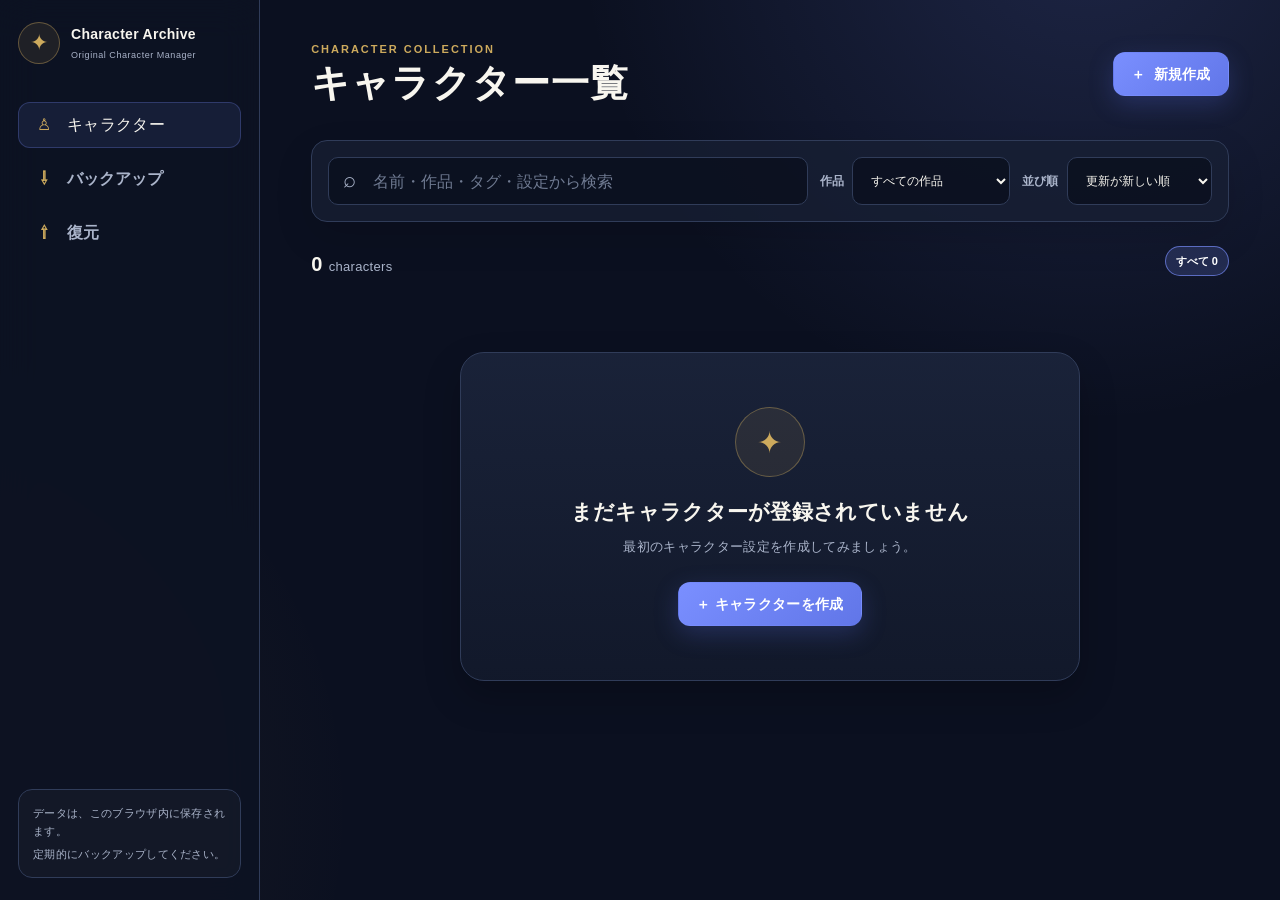
==== index.html @ 27a9863f "Initial commit" ====
<!DOCTYPE html>
<html lang="ja">

<head>
    <meta charset="UTF-8">
    <meta name="viewport" content="width=device-width, initial-scale=1.0">

    <meta name="description" content="オリジナルキャラクターの設定やイメージ画像を管理するツール">

    <title>Character Archive</title>

    <!-- CSS -->
    <link rel="stylesheet" href="css/reset.css">
    <link rel="stylesheet" href="css/common.css">
    <link rel="stylesheet" href="css/index.css">

    <!-- JavaScript -->
    <script src="js/storage.js" defer></script>
    <script src="js/common.js" defer></script>
    <script src="js/index.js" defer></script>
</head>

<body>

    <div class="app">

        <!-- サイドメニュー -->
        <aside class="sidebar" id="sidebar">

            <div class="sidebar__header">

                <a class="brand" href="index.html">

                    <span class="brand__mark">
                        ✦
                    </span>

                    <span class="brand__text">
                        <strong>Character Archive</strong>
                        <small>Original Character Manager</small>
                    </span>

                </a>

                <button class="icon-button sidebar__close" id="sidebarClose" type="button" aria-label="メニューを閉じる">
                    ×
                </button>

            </div>

            <nav class="sidebar__nav" aria-label="メインメニュー">

                <a class="sidebar__link is-active" href="index.html">
                    <span class="sidebar__icon">♙</span>
                    キャラクター
                </a>

                <button class="sidebar__link sidebar__button" id="backupButton" type="button">
                    <span class="sidebar__icon">⇩</span>
                    バックアップ
                </button>

                <button class="sidebar__link sidebar__button" id="restoreButton" type="button">
                    <span class="sidebar__icon">⇧</span>
                    復元
                </button>

                <input id="restoreInput" type="file" accept=".json,application/json" hidden>

            </nav>

            <div class="sidebar__note">
                <p>
                    データは、このブラウザ内に保存されます。
                </p>

                <p>
                    定期的にバックアップしてください。
                </p>
            </div>

        </aside>

        <!-- スマホ用メニュー背景 -->
        <div class="sidebar-overlay" id="sidebarOverlay"></div>

        <!-- メインコンテンツ -->
        <main class="main">

            <!-- ページ上部 -->
            <header class="topbar">

                <button class="icon-button topbar__menu" id="sidebarOpen" type="button" aria-label="メニューを開く">
                    ☰
                </button>

                <div class="topbar__heading">

                    <p class="eyebrow">
                        CHARACTER COLLECTION
                    </p>

                    <h1>
                        キャラクター一覧
                    </h1>

                </div>

                <a class="button button--primary topbar__create" href="character.html">
                    <span>＋</span>
                    新規作成
                </a>

            </header>

            <!-- 検索・絞り込み -->
            <section class="toolbar" aria-label="検索と絞り込み">

                <label class="search-box">

                    <span class="search-box__icon">
                        ⌕
                    </span>

                    <input id="searchInput" type="search" placeholder="名前・作品・タグ・設定から検索" autocomplete="off">

                </label>

                <label class="select-box">

                    <span class="select-box__label">
                        作品
                    </span>

                    <select id="workFilter">

                        <option value="">
                            すべて
                        </option>

                    </select>

                </label>

                <label class="select-box">

                    <span class="select-box__label">
                        並び順
                    </span>

                    <select id="sortSelect">

                        <option value="updated-desc">
                            更新が新しい順
                        </option>

                        <option value="updated-asc">
                            更新が古い順
                        </option>

                        <option value="name-asc">
                            名前順
                        </option>

                        <option value="created-desc">
                            作成が新しい順
                        </option>

                    </select>

                </label>

            </section>

            <!-- 件数・タグ絞り込み -->
            <section class="summary-bar">

                <p class="summary-bar__count">
                    <strong id="characterCount">
                        0
                    </strong>

                    <span>
                        characters
                    </span>
                </p>

                <div class="tag-filter" id="tagFilter" aria-label="タグ絞り込み"></div>

            </section>

            <!-- キャラクターカード表示場所 -->
            <section class="character-grid" id="characterGrid" aria-live="polite"></section>

            <!-- キャラクター未登録時 -->
            <section class="empty-state" id="emptyState" hidden>

                <div class="empty-state__icon">
                    ✦
                </div>

                <h2>
                    まだキャラクターが登録されていません
                </h2>

                <p>
                    最初のキャラクター設定を作成してみましょう。
                </p>

                <a class="button button--primary" href="character.html">
                    ＋ キャラクターを作成
                </a>

            </section>

        </main>

    </div>

    <!-- 通知メッセージ -->
    <div class="toast" id="toast" role="status" aria-live="polite"></div>

</body>

</html>
---- css/common.css ----
/* ==========================================
   Common
========================================== */

:root {
  /* Base Colors */
  --color-bg: #0b1020;
  --color-bg-soft: #10172a;

  --color-surface: #171f34;
  --color-surface-light: #202a43;
  --color-surface-hover: #293550;

  --color-border: #303c59;
  --color-border-light: #3d4968;

  --color-text: #f8f6ef;
  --color-text-sub: #aab4ca;
  --color-text-muted: #6f7a91;

  --color-gold: #cdaa5d;
  --color-gold-light: #e3c879;

  --color-accent: #7a8fff;
  --color-accent-hover: #92a2ff;
  --color-accent-dark: #6176e8;

  --color-danger: #ee7882;
  --color-success: #65d6a6;

  /* Shadow */
  --shadow-sm: 0 8px 20px rgba(0, 0, 0, 0.16);
  --shadow-md: 0 16px 36px rgba(0, 0, 0, 0.22);
  --shadow-lg: 0 24px 60px rgba(0, 0, 0, 0.28);

  /* Radius */
  --radius-sm: 10px;
  --radius-md: 16px;
  --radius-lg: 24px;
  --radius-round: 999px;

  /* Layout */
  --sidebar-width: 260px;
  --content-max-width: 1500px;

  /* Transition */
  --transition-fast: 0.2s ease;
  --transition-normal: 0.3s ease;
}

/* ==========================================
   Base
========================================== */

html {
  min-height: 100%;
  background-color: var(--color-bg);
}

body {
  min-height: 100vh;

  color: var(--color-text);

  background:
    radial-gradient(
      circle at 85% -10%,
      rgba(122, 143, 255, 0.17),
      transparent 32rem
    ),
    radial-gradient(
      circle at -10% 90%,
      rgba(205, 170, 93, 0.1),
      transparent 30rem
    ),
    var(--color-bg);

  font-family:
    -apple-system,
    BlinkMacSystemFont,
    "Segoe UI",
    "Hiragino Kaku Gothic ProN",
    "Yu Gothic",
    "YuGothic",
    Meiryo,
    sans-serif;

  line-height: 1.7;
  letter-spacing: 0.02em;
}

body.is-menu-open {
  overflow: hidden;
}

button,
a,
input,
textarea,
select {
  -webkit-tap-highlight-color: transparent;
}

button,
a {
  transition:
    opacity var(--transition-fast),
    color var(--transition-fast),
    background-color var(--transition-fast),
    border-color var(--transition-fast),
    box-shadow var(--transition-fast),
    transform var(--transition-fast);
}

/* ==========================================
   Typography
========================================== */

h1,
h2,
h3,
h4 {
  line-height: 1.4;
}

p {
  line-height: 1.8;
}

.eyebrow {
  color: var(--color-gold);

  font-size: 11px;
  font-weight: 800;

  line-height: 1.4;
  letter-spacing: 0.18em;
}

.text-muted {
  color: var(--color-text-sub);
}

.text-danger {
  color: var(--color-danger);
}

.text-success {
  color: var(--color-success);
}

/* ==========================================
   Form Base
========================================== */

input,
textarea,
select {
  width: 100%;

  color: var(--color-text);

  background-color: rgba(8, 13, 26, 0.68);

  border: 1px solid var(--color-border);
  border-radius: var(--radius-sm);

  transition:
    border-color var(--transition-fast),
    box-shadow var(--transition-fast),
    background-color var(--transition-fast);
}

input,
select {
  min-height: 48px;
  padding: 0 14px;
}

textarea {
  min-height: 120px;
  padding: 13px 14px;

  line-height: 1.8;
}

input:hover,
textarea:hover,
select:hover {
  border-color: var(--color-border-light);
}

input:focus,
textarea:focus,
select:focus {
  background-color: rgba(10, 16, 32, 0.94);

  border-color: var(--color-accent);

  box-shadow:
    0 0 0 3px rgba(122, 143, 255, 0.13);
}

input::placeholder,
textarea::placeholder {
  color: var(--color-text-muted);
}

select {
  cursor: pointer;
}

select option {
  color: var(--color-text);
  background-color: var(--color-surface);
}

/* Chrome・Safariの自動入力対策 */
input:-webkit-autofill,
input:-webkit-autofill:hover,
input:-webkit-autofill:focus {
  -webkit-text-fill-color: var(--color-text);
  -webkit-box-shadow:
    0 0 0 1000px rgba(8, 13, 26, 1) inset;

  transition:
    background-color 9999s ease-out;
}

/* ==========================================
   Button
========================================== */

.button {
  display: inline-flex;

  min-height: 44px;

  align-items: center;
  justify-content: center;

  gap: 8px;

  padding: 10px 17px;

  border: 1px solid transparent;
  border-radius: 12px;

  font-size: 14px;
  font-weight: 700;

  line-height: 1.2;

  white-space: nowrap;

  cursor: pointer;
}

.button:hover {
  transform: translateY(-1px);
}

.button:active {
  transform: translateY(0);
}

.button--primary {
  color: #ffffff;

  background:
    linear-gradient(
      135deg,
      var(--color-accent),
      var(--color-accent-dark)
    );

  box-shadow:
    0 8px 24px rgba(87, 107, 222, 0.25);
}

.button--primary:hover {
  background:
    linear-gradient(
      135deg,
      var(--color-accent-hover),
      #7185f2
    );

  box-shadow:
    0 10px 28px rgba(87, 107, 222, 0.34);
}

.button--secondary {
  color: var(--color-text);

  background-color: var(--color-surface-light);

  border-color: var(--color-border);
}

.button--secondary:hover {
  background-color: var(--color-surface-hover);

  border-color: var(--color-border-light);
}

.button--danger {
  color: var(--color-danger);

  border-color: rgba(238, 120, 130, 0.5);
}

.button--danger:hover {
  color: #ffffff;

  background-color: rgba(238, 120, 130, 0.16);

  border-color: var(--color-danger);
}

.button--ghost {
  background-color: transparent;
}

.button--large {
  min-width: 180px;
  min-height: 50px;

  padding-right: 24px;
  padding-left: 24px;

  font-size: 15px;
}

/* ==========================================
   Icon Button
========================================== */

.icon-button {
  display: inline-grid;

  width: 44px;
  height: 44px;

  flex: 0 0 auto;

  place-items: center;

  color: var(--color-text);

  background-color: transparent;

  border: 1px solid var(--color-border);
  border-radius: 12px;

  font-size: 20px;
  line-height: 1;

  cursor: pointer;
}

.icon-button:hover {
  background-color: var(--color-surface-light);

  border-color: var(--color-border-light);
}

/* ==========================================
   Field
========================================== */

.field{
  display:flex;
  flex-direction:column;
  gap:8px;
}

.field__label{
  display:flex;
  align-items:center;
  justify-content:space-between;

  gap:12px;

  font-size:14px;
  font-weight:700;

  color:var(--color-text);
}

.field__label em{
  padding:2px 8px;

  color:#ffffff;

  background:var(--color-danger);

  border-radius:999px;

  font-size:10px;
  font-style:normal;
  font-weight:700;
}

.field__label--action{
  align-items:center;
}

.field__note{
  color:var(--color-text-sub);

  font-size:12px;
  line-height:1.6;
}

/* ==========================================
   Mini Button
========================================== */

.mini-button{

  display:inline-flex;

  align-items:center;
  justify-content:center;

  min-height:30px;

  padding:0 12px;

  color:var(--color-text);

  background:var(--color-surface);

  border:1px solid var(--color-border);

  border-radius:8px;

  font-size:12px;
  font-weight:700;
}

.mini-button:hover{

  background:var(--color-surface-hover);

  border-color:var(--color-accent);

}

/* ==========================================
   Text Button
========================================== */

.text-button{

  color:var(--color-accent);

  font-size:13px;
  font-weight:700;
}

.text-button:hover{

  color:var(--color-accent-hover);

}

/* ==========================================
   Card
========================================== */

.card{

  background:rgba(23,31,52,.9);

  border:1px solid var(--color-border);

  border-radius:var(--radius-md);

  box-shadow:var(--shadow-sm);

}

.card--padding{

  padding:24px;

}

/* ==========================================
   Badge
========================================== */

.badge{

  display:inline-flex;

  align-items:center;
  justify-content:center;

  min-height:24px;

  padding:0 10px;

  color:var(--color-text);

  background:rgba(122,143,255,.12);

  border:1px solid rgba(122,143,255,.35);

  border-radius:999px;

  font-size:11px;
  font-weight:700;
}

.badge--gold{

  color:var(--color-gold);

  background:rgba(205,170,93,.10);

  border-color:rgba(205,170,93,.35);

}

/* ==========================================
   Toast
========================================== */

.toast{

  position:fixed;

  right:24px;
  bottom:24px;

  z-index:9999;

  display:flex;
  align-items:center;

  max-width:380px;

  padding:14px 18px;

  color:#07120e;

  background:var(--color-success);

  border-radius:14px;

  box-shadow:var(--shadow-lg);

  font-size:14px;
  font-weight:700;

  opacity:0;

  pointer-events:none;

  transform:translateY(15px);

  transition:
    opacity .25s ease,
    transform .25s ease;

}

.toast.is-visible{

  opacity:1;

  transform:translateY(0);

}

.toast.is-error{

  color:#ffffff;

  background:var(--color-danger);

}

/* ==========================================
   Scrollbar
========================================== */

::-webkit-scrollbar{

  width:10px;
  height:10px;

}

::-webkit-scrollbar-track{

  background:#111827;

}

::-webkit-scrollbar-thumb{

  background:#404c69;

  border-radius:999px;

}

::-webkit-scrollbar-thumb:hover{

  background:#586581;

}

/* Firefox */

*{

  scrollbar-width:thin;

  scrollbar-color:#404c69 #111827;

}

/* ==========================================
   Utility
========================================== */

.hidden{
  display:none !important;
}

.flex{
  display:flex;
}

.grid{
  display:grid;
}

.center{

  display:flex;

  align-items:center;
  justify-content:center;

}

.w-full{
  width:100%;
}

.mt-8{
  margin-top:8px;
}

.mt-16{
  margin-top:16px;
}

.mt-24{
  margin-top:24px;
}

.mb-8{
  margin-bottom:8px;
}

.mb-16{
  margin-bottom:16px;
}

.mb-24{
  margin-bottom:24px;
}

.text-center{
  text-align:center;
}

.text-right{
  text-align:right;
}

/* ==========================================
   Common Animation
========================================== */

@keyframes fade-in {
  from {
    opacity: 0;
  }

  to {
    opacity: 1;
  }
}

@keyframes fade-up {
  from {
    opacity: 0;
    transform: translateY(12px);
  }

  to {
    opacity: 1;
    transform: translateY(0);
  }
}

@keyframes spin {
  to {
    transform: rotate(360deg);
  }
}

.fade-in {
  animation: fade-in 0.35s ease both;
}

.fade-up {
  animation: fade-up 0.4s ease both;
}

/* ==========================================
   Loading
========================================== */

.loading {
  position: relative;

  display: grid;

  min-height: 180px;

  place-items: center;
}

.loading::before {
  width: 36px;
  height: 36px;

  border: 3px solid var(--color-border);
  border-top-color: var(--color-accent);
  border-radius: 50%;

  content: "";

  animation: spin 0.8s linear infinite;
}

.loading-text {
  color: var(--color-text-sub);

  font-size: 13px;

  text-align: center;
}

/* ==========================================
   Empty State
========================================== */

.empty-state {
  max-width: 620px;

  margin: 70px auto 0;
  padding: 54px 28px;

  background:
    linear-gradient(
      180deg,
      rgba(27, 36, 59, 0.9),
      rgba(18, 25, 43, 0.95)
    );

  border: 1px solid var(--color-border);
  border-radius: var(--radius-lg);

  box-shadow: var(--shadow-md);

  text-align: center;
}

.empty-state[hidden] {
  display: none;
}

.empty-state__icon {
  display: grid;

  width: 70px;
  height: 70px;

  margin: 0 auto 20px;

  place-items: center;

  color: var(--color-gold);

  background-color: rgba(205, 170, 93, 0.1);

  border: 1px solid rgba(205, 170, 93, 0.38);
  border-radius: 50%;

  font-size: 30px;
}

.empty-state h2 {
  font-size: 21px;
}

.empty-state p {
  margin-top: 8px;

  color: var(--color-text-sub);

  font-size: 13px;
}

.empty-state .button {
  margin-top: 24px;
}

/* ==========================================
   Accessibility
========================================== */

.sr-only {
  position: absolute;

  width: 1px;
  height: 1px;

  overflow: hidden;

  padding: 0;
  margin: -1px;

  clip: rect(0, 0, 0, 0);

  white-space: nowrap;

  border: 0;
}

[hidden] {
  display: none !important;
}

button:disabled,
input:disabled,
textarea:disabled,
select:disabled {
  cursor: not-allowed;

  opacity: 0.55;
}

/* ==========================================
   Tablet
========================================== */

@media screen and (max-width: 1024px) {
  :root {
    --sidebar-width: 230px;
  }

  .button--large {
    min-width: 150px;
  }
}

/* ==========================================
   Smartphone
========================================== */

@media screen and (max-width: 767px) {
  body {
    font-size: 14px;
  }

  .eyebrow {
    font-size: 10px;
  }

  input,
  select {
    min-height: 46px;
  }

  textarea {
    min-height: 110px;
  }

  .button {
    min-height: 46px;

    padding-right: 15px;
    padding-left: 15px;
  }

  .button--large {
    width: 100%;
    min-width: 0;
  }

  .toast {
    right: 16px;
    bottom: 16px;
    left: 16px;

    max-width: none;
  }

  .empty-state {
    margin-top: 42px;
    padding: 42px 20px;
  }

  .empty-state__icon {
    width: 62px;
    height: 62px;

    font-size: 26px;
  }

  .empty-state h2 {
    font-size: 18px;
  }
}

/* ==========================================
   Small Smartphone
========================================== */

@media screen and (max-width: 420px) {
  .button {
    font-size: 13px;
  }

  .icon-button {
    width: 42px;
    height: 42px;
  }

  .field__label {
    font-size: 13px;
  }

  .empty-state {
    padding-right: 16px;
    padding-left: 16px;
  }
}

/* ==========================================
   Reduced Motion
========================================== */

@media (prefers-reduced-motion: reduce) {
  html {
    scroll-behavior: auto;
  }

  *,
  *::before,
  *::after {
    scroll-behavior: auto !important;

    animation-duration: 0.01ms !important;
    animation-iteration-count: 1 !important;

    transition-duration: 0.01ms !important;
  }
}
---- css/index.css ----
/* ==========================================
   Index Page Layout
========================================== */

.app {
  display: grid;

  min-height: 100vh;

  grid-template-columns:
    var(--sidebar-width)
    minmax(0, 1fr);
}

/* ==========================================
   Sidebar
========================================== */

.sidebar {
  position: sticky;
  top: 0;
  z-index: 30;

  display: flex;

  height: 100vh;

  flex-direction: column;

  padding: 22px 18px;

  background-color: rgba(13, 19, 35, 0.94);

  border-right: 1px solid var(--color-border);

  backdrop-filter: blur(18px);
}

.sidebar__header {
  display: flex;

  align-items: center;
  justify-content: space-between;

  gap: 12px;
}

.brand {
  display: flex;

  min-width: 0;

  align-items: center;

  gap: 11px;
}

.brand__mark {
  display: grid;

  width: 42px;
  height: 42px;

  flex: 0 0 auto;

  place-items: center;

  color: var(--color-gold);

  background-color: rgba(205, 170, 93, 0.1);

  border: 1px solid rgba(205, 170, 93, 0.4);
  border-radius: 50%;

  font-size: 22px;
}

.brand__text {
  min-width: 0;
}

.brand strong,
.brand small {
  display: block;
}

.brand strong {
  overflow: hidden;

  font-size: 14px;
  letter-spacing: 0.02em;

  text-overflow: ellipsis;
  white-space: nowrap;
}

.brand small {
  overflow: hidden;

  margin-top: 1px;

  color: var(--color-text-sub);

  font-size: 9px;
  letter-spacing: 0.06em;

  text-overflow: ellipsis;
  white-space: nowrap;
}

.sidebar__close {
  display: none;
}

.sidebar__nav {
  display: grid;

  gap: 8px;

  margin-top: 38px;
}

.sidebar__link {
  display: flex;

  width: 100%;
  min-height: 46px;

  align-items: center;

  gap: 12px;

  padding: 0 14px;

  color: var(--color-text-sub);

  background-color: transparent;

  border: 1px solid transparent;
  border-radius: 12px;

  text-align: left;
}

.sidebar__link:hover,
.sidebar__link.is-active {
  color: var(--color-text);

  background-color: rgba(122, 143, 255, 0.1);

  border-color: rgba(122, 143, 255, 0.25);
}

.sidebar__icon {
  width: 22px;

  flex: 0 0 auto;

  color: var(--color-gold);

  text-align: center;
}

.sidebar__button {
  font-weight: 600;
}

.sidebar__note {
  margin-top: auto;
  padding: 14px;

  color: var(--color-text-sub);

  background-color: rgba(255, 255, 255, 0.025);

  border: 1px solid var(--color-border);
  border-radius: 14px;

  font-size: 11px;
}

.sidebar__note p {
  line-height: 1.65;
}

.sidebar__note p + p {
  margin-top: 5px;
}

.sidebar-overlay {
  display: none;
}

/* ==========================================
   Main
========================================== */

.main {
  min-width: 0;

  padding:
    42px
    clamp(22px, 4vw, 64px)
    70px;
}

/* ==========================================
   Topbar
========================================== */

.topbar {
  display: flex;

  align-items: center;

  gap: 18px;
}

.topbar__menu {
  display: none;
}

.topbar__heading {
  min-width: 0;
}

.topbar h1 {
  margin-top: 3px;

  font-family:
    Georgia,
    "Yu Mincho",
    "YuMincho",
    serif;

  font-size: clamp(27px, 3vw, 40px);
  font-weight: 700;

  line-height: 1.2;
  letter-spacing: 0.03em;
}

.topbar__create {
  margin-left: auto;
}

/* ==========================================
   Toolbar
========================================== */

.toolbar {
  display: grid;

  grid-template-columns:
    minmax(240px, 1fr)
    190px
    190px;

  gap: 12px;

  margin-top: 34px;
  padding: 16px;

  background-color: rgba(23, 31, 52, 0.74);

  border: 1px solid var(--color-border);
  border-radius: var(--radius-md);

  box-shadow:
    0 15px 38px rgba(0, 0, 0, 0.12);
}

.search-box {
  position: relative;
}

.search-box__icon {
  position: absolute;
  top: 50%;
  left: 15px;

  z-index: 1;

  color: var(--color-text-sub);

  font-size: 22px;
  line-height: 1;

  pointer-events: none;

  transform: translateY(-53%);
}

.search-box input {
  padding-left: 44px;
}

.select-box {
  display: grid;

  grid-template-columns:
    auto
    minmax(0, 1fr);

  align-items: center;

  gap: 8px;

  color: var(--color-text-sub);

  font-size: 12px;

  white-space: nowrap;
}

.select-box select {
  min-width: 0;
}

.select-box__label {
  font-weight: 700;
}

/* ==========================================
   Summary Bar
========================================== */

.summary-bar {
  display: flex;

  align-items: flex-start;
  justify-content: space-between;

  gap: 20px;

  margin-top: 24px;
}

.summary-bar__count {
  display: flex;

  align-items: baseline;

  gap: 6px;

  color: var(--color-text-sub);

  font-size: 13px;

  white-space: nowrap;
}

.summary-bar__count strong {
  color: var(--color-text);

  font-size: 20px;
}

.tag-filter {
  display: flex;

  flex-wrap: wrap;
  justify-content: flex-end;

  gap: 7px;
}

.tag-chip {
  display: inline-flex;

  min-height: 30px;

  align-items: center;
  justify-content: center;

  padding: 4px 10px;

  color: var(--color-text-sub);

  background-color: rgba(255, 255, 255, 0.025);

  border: 1px solid var(--color-border);
  border-radius: var(--radius-round);

  font-size: 11px;
  font-weight: 700;
}

.tag-chip:hover,
.tag-chip.is-active {
  color: #ffffff;

  background-color: rgba(122, 143, 255, 0.18);

  border-color: rgba(122, 143, 255, 0.65);
}

/* ==========================================
   Character Grid
========================================== */

.character-grid {
  display: grid;

  grid-template-columns:
    repeat(
      auto-fill,
      minmax(230px, 1fr)
    );

  gap: 20px;

  margin-top: 22px;
}

/* ==========================================
   Character Card
========================================== */

.character-card {
  position: relative;

  overflow: hidden;

  background:
    linear-gradient(
      180deg,
      rgba(31, 41, 66, 0.95),
      rgba(20, 28, 47, 0.98)
    );

  border: 1px solid var(--color-border);
  border-radius: var(--radius-md);

  box-shadow:
    0 16px 42px rgba(0, 0, 0, 0.16);

  transition:
    border-color var(--transition-fast),
    box-shadow var(--transition-fast),
    transform var(--transition-fast);
}

.character-card:hover {
  border-color: rgba(122, 143, 255, 0.52);

  box-shadow:
    0 22px 50px rgba(0, 0, 0, 0.24);

  transform: translateY(-3px);
}

.character-card__link {
  display: block;
}

.character-card__image {
  position: relative;

  overflow: hidden;

  aspect-ratio: 4 / 5;

  background-color: #0b1020;
}

.character-card__image::after {
  position: absolute;
  right: 0;
  bottom: 0;
  left: 0;

  height: 34%;

  background:
    linear-gradient(
      transparent,
      rgba(11, 16, 32, 0.72)
    );

  content: "";

  pointer-events: none;
}

.character-card__image img {
  width: 100%;
  height: 100%;

  object-fit: cover;

  transition: transform 0.45s ease;
}

.character-card:hover .character-card__image img {
  transform: scale(1.025);
}

.character-card__color {
  position: absolute;
  top: 13px;
  left: 13px;
  z-index: 2;

  width: 12px;
  height: 12px;

  border: 2px solid rgba(255, 255, 255, 0.7);
  border-radius: 50%;

  box-shadow:
    0 0 14px currentColor;
}

.character-card__body {
  padding: 17px;
}

.character-card__work {
  overflow: hidden;

  color: var(--color-gold);

  font-size: 10px;
  font-weight: 800;

  letter-spacing: 0.12em;

  text-overflow: ellipsis;
  white-space: nowrap;
}

.character-card h2 {
  overflow: hidden;

  margin-top: 4px;

  font-size: 21px;

  line-height: 1.35;

  text-overflow: ellipsis;
  white-space: nowrap;
}

.character-card__title {
  overflow: hidden;

  margin-top: 3px;

  color: var(--color-text-sub);

  font-size: 12px;

  text-overflow: ellipsis;
  white-space: nowrap;
}

.character-card__summary {
  display: -webkit-box;

  min-height: 43px;

  overflow: hidden;

  margin-top: 11px;

  color: #c2cadb;

  font-size: 12px;

  line-height: 1.75;

  -webkit-box-orient: vertical;
  -webkit-line-clamp: 2;
}

.character-card__tags {
  display: flex;

  overflow: hidden;

  gap: 6px;

  margin-top: 14px;
}

.character-card__tag {
  flex: 0 0 auto;

  max-width: 110px;

  overflow: hidden;

  padding: 4px 8px;

  color: var(--color-text-sub);

  background-color: rgba(255, 255, 255, 0.04);

  border: 1px solid rgba(255, 255, 255, 0.06);
  border-radius: var(--radius-round);

  font-size: 10px;

  text-overflow: ellipsis;
  white-space: nowrap;
}

.character-card__meta {
  display: flex;

  align-items: center;
  justify-content: space-between;

  gap: 10px;

  margin-top: 15px;
  padding-top: 13px;

  color: var(--color-text-muted);

  border-top: 1px solid rgba(255, 255, 255, 0.06);

  font-size: 10px;
}

.character-card__edit {
  color: var(--color-accent-hover);

  font-weight: 700;
}

/* ==========================================
   Search Result Empty
========================================== */

.search-empty {
  grid-column: 1 / -1;

  padding: 56px 20px;

  color: var(--color-text-sub);

  background-color: rgba(23, 31, 52, 0.55);

  border: 1px dashed var(--color-border);
  border-radius: var(--radius-md);

  text-align: center;
}

.search-empty__icon {
  margin-bottom: 10px;

  color: var(--color-gold);

  font-size: 30px;
}

.search-empty h2 {
  color: var(--color-text);

  font-size: 18px;
}

.search-empty p {
  margin-top: 6px;

  font-size: 12px;
}

/* ==========================================
   Tablet
========================================== */

@media screen and (max-width: 1100px) {
  .toolbar {
    grid-template-columns:
      minmax(220px, 1fr)
      170px;
  }

  .toolbar .select-box:last-child {
    grid-column: 1 / -1;
  }
}

@media screen and (max-width: 900px) {
  .app {
    display: block;
  }

  .sidebar {
    position: fixed;
    top: 0;
    bottom: 0;
    left: 0;

    z-index: 100;

    width: min(310px, 86vw);
    height: 100%;

    transform: translateX(-105%);

    transition:
      transform var(--transition-normal);
  }

  body.is-menu-open .sidebar {
    transform: translateX(0);
  }

  .sidebar__close {
    display: inline-grid;
  }

  .sidebar-overlay {
    position: fixed;
    inset: 0;
    z-index: 90;

    display: block;

    background-color: rgba(3, 7, 16, 0.72);

    opacity: 0;
    pointer-events: none;

    transition:
      opacity var(--transition-normal);
  }

  body.is-menu-open .sidebar-overlay {
    opacity: 1;
    pointer-events: auto;
  }

  .topbar__menu {
    display: inline-grid;
  }
}

/* ==========================================
   Smartphone
========================================== */

@media screen and (max-width: 767px) {
  .main {
    padding:
      24px
      16px
      50px;
  }

  .topbar {
    align-items: flex-start;

    gap: 12px;
  }

  .topbar h1 {
    font-size: 26px;
  }

  .topbar__create {
    min-width: 46px;

    padding-right: 12px;
    padding-left: 12px;
  }

  .topbar__create span {
    font-size: 18px;
  }

  .toolbar {
    grid-template-columns: 1fr;

    margin-top: 24px;
    padding: 12px;
  }

  .toolbar .select-box:last-child {
    grid-column: auto;
  }

  .select-box {
    grid-template-columns: 54px minmax(0, 1fr);
  }

  .summary-bar {
    display: block;

    margin-top: 18px;
  }

  .tag-filter {
    justify-content: flex-start;

    margin-top: 12px;
  }

  .character-grid {
    grid-template-columns:
      repeat(
        2,
        minmax(0, 1fr)
      );

    gap: 12px;

    margin-top: 18px;
  }

  .character-card__body {
    padding: 13px;
  }

  .character-card h2 {
    font-size: 17px;
  }

  .character-card__title {
    font-size: 11px;
  }

  .character-card__summary {
    min-height: 39px;

    font-size: 11px;

    line-height: 1.7;
  }

  .character-card__tags {
    gap: 5px;
  }

  .character-card__tag {
    max-width: 88px;

    padding: 3px 7px;

    font-size: 9px;
  }

  .character-card__meta {
    display: block;
  }

  .character-card__edit {
    display: block;

    margin-top: 4px;
  }
}

/* ==========================================
   Small Smartphone
========================================== */

@media screen and (max-width: 420px) {
  .topbar__create {
    font-size: 0;
  }

  .topbar__create span {
    font-size: 21px;
  }

  .character-grid {
    grid-template-columns: 1fr 1fr;
  }

  .character-card__work {
    font-size: 9px;
  }

  .character-card h2 {
    font-size: 16px;
  }
}

/* ==========================================
   Very Small Smartphone
========================================== */

@media screen and (max-width: 340px) {
  .character-grid {
    grid-template-columns: 1fr;
  }
}
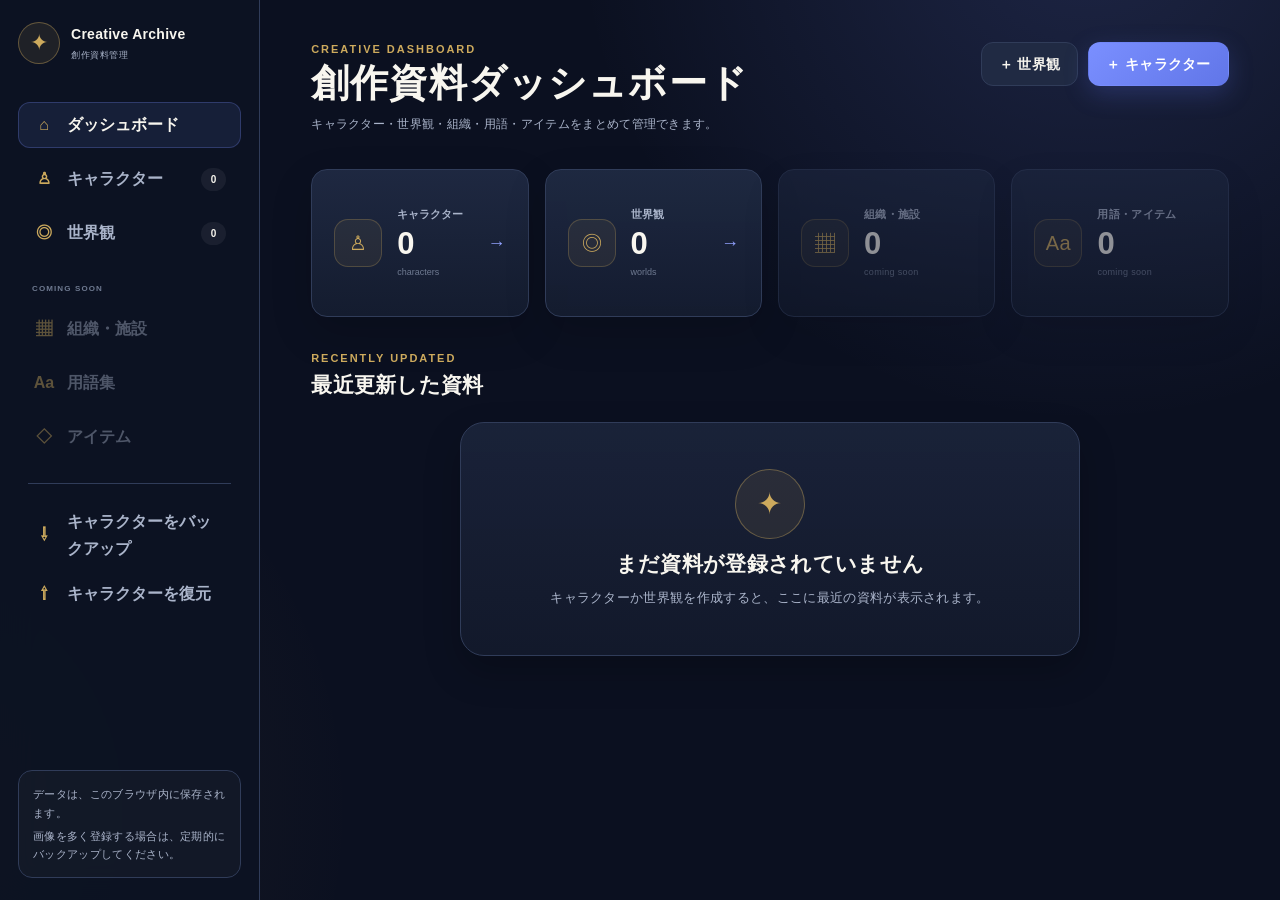
==== commit 2aa8aa6f: "Add world, organization, glossary and item management" ====
--- a/index.html
+++ b/index.html
@@ -1,225 +1,234 @@
 <!DOCTYPE html>
 <html lang="ja">
-
 <head>
-    <meta charset="UTF-8">
-    <meta name="viewport" content="width=device-width, initial-scale=1.0">
-
-    <meta name="description" content="オリジナルキャラクターの設定やイメージ画像を管理するツール">
-
-    <title>Character Archive</title>
-
-    <!-- CSS -->
-    <link rel="stylesheet" href="css/reset.css">
-    <link rel="stylesheet" href="css/common.css">
-    <link rel="stylesheet" href="css/index.css">
-
-    <!-- JavaScript -->
-    <script src="js/storage.js" defer></script>
-    <script src="js/common.js" defer></script>
-    <script src="js/index.js" defer></script>
+  <meta charset="UTF-8">
+  <meta name="viewport" content="width=device-width, initial-scale=1.0">
+  <meta name="description" content="キャラクター・世界観などの創作資料をブラウザ内で管理するローカルWebアプリです。">
+  <title>Creative Archive | 創作資料管理</title>
+
+  <link rel="stylesheet" href="css/reset.css">
+  <link rel="stylesheet" href="css/common.css">
+  <link rel="stylesheet" href="css/index.css">
+
+<script src="js/storage.js" defer></script>
+<script src="js/common.js" defer></script>
+<script src="js/character-list.js" defer></script>
+<script src="js/world-list.js" defer></script>
+<script src="js/organization-list.js" defer></script>
+<script src="js/glossary-list.js" defer></script>
+<script src="js/item-list.js" defer></script>
+<script src="js/dashboard.js" defer></script>
+<script src="js/index.js" defer></script>
 </head>
 
 <body>
-
-    <div class="app">
-
-        <!-- サイドメニュー -->
-        <aside class="sidebar" id="sidebar">
-
-            <div class="sidebar__header">
-
-                <a class="brand" href="index.html">
-
-                    <span class="brand__mark">
-                        ✦
-                    </span>
-
-                    <span class="brand__text">
-                        <strong>Character Archive</strong>
-                        <small>Original Character Manager</small>
-                    </span>
-
-                </a>
-
-                <button class="icon-button sidebar__close" id="sidebarClose" type="button" aria-label="メニューを閉じる">
-                    ×
-                </button>
-
+  <div class="app">
+    <aside class="sidebar" id="sidebar" aria-label="メインメニュー">
+      <div class="sidebar__header">
+        <a class="brand" href="index.html" aria-label="ダッシュボードへ移動">
+          <span class="brand__mark" aria-hidden="true">✦</span>
+          <span class="brand__text">
+            <strong>Creative Archive</strong>
+            <small>創作資料管理</small>
+          </span>
+        </a>
+
+        <button class="icon-button sidebar__close" id="sidebarClose" type="button" aria-label="メニューを閉じる">×</button>
+      </div>
+
+      <nav class="sidebar__nav">
+        <button class="sidebar__link sidebar__button is-active" type="button" data-view="dashboard">
+          <span class="sidebar__icon" aria-hidden="true">⌂</span>
+          <span>ダッシュボード</span>
+        </button>
+
+        <button class="sidebar__link sidebar__button" type="button" data-view="character">
+          <span class="sidebar__icon" aria-hidden="true">♙</span>
+          <span>キャラクター</span>
+          <span class="sidebar__count" id="sidebarCharacterCount">0</span>
+        </button>
+
+        <button class="sidebar__link sidebar__button" type="button" data-view="world">
+          <span class="sidebar__icon" aria-hidden="true">◎</span>
+          <span>世界観</span>
+          <span class="sidebar__count" id="sidebarWorldCount">0</span>
+        </button>
+
+        <span class="sidebar__section-label">COMING SOON</span>
+
+        <button class="sidebar__link sidebar__button" type="button" disabled>
+          <span class="sidebar__icon" aria-hidden="true">▦</span>
+          <span>組織・施設</span>
+        </button>
+
+        <button class="sidebar__link sidebar__button" type="button" disabled>
+          <span class="sidebar__icon" aria-hidden="true">Aa</span>
+          <span>用語集</span>
+        </button>
+
+        <button class="sidebar__link sidebar__button" type="button" disabled>
+          <span class="sidebar__icon" aria-hidden="true">◇</span>
+          <span>アイテム</span>
+        </button>
+
+        <div class="sidebar__separator"></div>
+
+        <button class="sidebar__link sidebar__button" id="backupButton" type="button">
+          <span class="sidebar__icon" aria-hidden="true">⇩</span>
+          <span>キャラクターをバックアップ</span>
+        </button>
+
+        <button class="sidebar__link sidebar__button" id="restoreButton" type="button">
+          <span class="sidebar__icon" aria-hidden="true">⇧</span>
+          <span>キャラクターを復元</span>
+        </button>
+
+        <input id="restoreInput" type="file" accept=".json,application/json" hidden>
+      </nav>
+
+      <div class="sidebar__note">
+        <p>データは、このブラウザ内に保存されます。</p>
+        <p>画像を多く登録する場合は、定期的にバックアップしてください。</p>
+      </div>
+    </aside>
+
+    <button class="sidebar-overlay" id="sidebarOverlay" type="button" aria-label="メニューを閉じる"></button>
+
+    <main class="main">
+      <header class="topbar">
+        <button class="icon-button topbar__menu" id="sidebarOpen" type="button" aria-label="メニューを開く">☰</button>
+
+        <div class="topbar__heading">
+          <p class="eyebrow" id="pageEyebrow">CREATIVE DASHBOARD</p>
+          <h1 id="pageTitle">創作資料ダッシュボード</h1>
+          <p class="topbar__description" id="pageDescription">キャラクターと世界観をまとめて管理できます。</p>
+        </div>
+
+        <div class="topbar__actions" id="topbarActions">
+          <a class="button button--secondary" href="world.html">＋ 世界観</a>
+          <a class="button button--primary" href="character.html">＋ キャラクター</a>
+        </div>
+      </header>
+
+      <section class="view-panel" id="dashboardView" data-view-panel="dashboard">
+        <div class="stats-grid" aria-label="登録資料数">
+          <button class="stat-card" type="button" data-view="character">
+            <span class="stat-card__icon" aria-hidden="true">♙</span>
+            <span class="stat-card__content">
+              <span class="stat-card__label">キャラクター</span>
+              <strong id="dashboardCharacterCount">0</strong>
+              <small>characters</small>
+            </span>
+            <span class="stat-card__arrow" aria-hidden="true">→</span>
+          </button>
+
+          <button class="stat-card" type="button" data-view="world">
+            <span class="stat-card__icon" aria-hidden="true">◎</span>
+            <span class="stat-card__content">
+              <span class="stat-card__label">世界観</span>
+              <strong id="dashboardWorldCount">0</strong>
+              <small>worlds</small>
+            </span>
+            <span class="stat-card__arrow" aria-hidden="true">→</span>
+          </button>
+
+          <article class="stat-card stat-card--disabled">
+            <span class="stat-card__icon" aria-hidden="true">▦</span>
+            <span class="stat-card__content">
+              <span class="stat-card__label">組織・施設</span>
+              <strong>0</strong>
+              <small>coming soon</small>
+            </span>
+          </article>
+
+          <article class="stat-card stat-card--disabled">
+            <span class="stat-card__icon" aria-hidden="true">Aa</span>
+            <span class="stat-card__content">
+              <span class="stat-card__label">用語・アイテム</span>
+              <strong>0</strong>
+              <small>coming soon</small>
+            </span>
+          </article>
+        </div>
+
+        <section class="dashboard-section">
+          <div class="section-heading">
+            <div>
+              <p class="eyebrow">RECENTLY UPDATED</p>
+              <h2>最近更新した資料</h2>
             </div>
-
-            <nav class="sidebar__nav" aria-label="メインメニュー">
-
-                <a class="sidebar__link is-active" href="index.html">
-                    <span class="sidebar__icon">♙</span>
-                    キャラクター
-                </a>
-
-                <button class="sidebar__link sidebar__button" id="backupButton" type="button">
-                    <span class="sidebar__icon">⇩</span>
-                    バックアップ
-                </button>
-
-                <button class="sidebar__link sidebar__button" id="restoreButton" type="button">
-                    <span class="sidebar__icon">⇧</span>
-                    復元
-                </button>
-
-                <input id="restoreInput" type="file" accept=".json,application/json" hidden>
-
-            </nav>
-
-            <div class="sidebar__note">
-                <p>
-                    データは、このブラウザ内に保存されます。
-                </p>
-
-                <p>
-                    定期的にバックアップしてください。
-                </p>
-            </div>
-
-        </aside>
-
-        <!-- スマホ用メニュー背景 -->
-        <div class="sidebar-overlay" id="sidebarOverlay"></div>
-
-        <!-- メインコンテンツ -->
-        <main class="main">
-
-            <!-- ページ上部 -->
-            <header class="topbar">
-
-                <button class="icon-button topbar__menu" id="sidebarOpen" type="button" aria-label="メニューを開く">
-                    ☰
-                </button>
-
-                <div class="topbar__heading">
-
-                    <p class="eyebrow">
-                        CHARACTER COLLECTION
-                    </p>
-
-                    <h1>
-                        キャラクター一覧
-                    </h1>
-
-                </div>
-
-                <a class="button button--primary topbar__create" href="character.html">
-                    <span>＋</span>
-                    新規作成
-                </a>
-
-            </header>
-
-            <!-- 検索・絞り込み -->
-            <section class="toolbar" aria-label="検索と絞り込み">
-
-                <label class="search-box">
-
-                    <span class="search-box__icon">
-                        ⌕
-                    </span>
-
-                    <input id="searchInput" type="search" placeholder="名前・作品・タグ・設定から検索" autocomplete="off">
-
-                </label>
-
-                <label class="select-box">
-
-                    <span class="select-box__label">
-                        作品
-                    </span>
-
-                    <select id="workFilter">
-
-                        <option value="">
-                            すべて
-                        </option>
-
-                    </select>
-
-                </label>
-
-                <label class="select-box">
-
-                    <span class="select-box__label">
-                        並び順
-                    </span>
-
-                    <select id="sortSelect">
-
-                        <option value="updated-desc">
-                            更新が新しい順
-                        </option>
-
-                        <option value="updated-asc">
-                            更新が古い順
-                        </option>
-
-                        <option value="name-asc">
-                            名前順
-                        </option>
-
-                        <option value="created-desc">
-                            作成が新しい順
-                        </option>
-
-                    </select>
-
-                </label>
-
-            </section>
-
-            <!-- 件数・タグ絞り込み -->
-            <section class="summary-bar">
-
-                <p class="summary-bar__count">
-                    <strong id="characterCount">
-                        0
-                    </strong>
-
-                    <span>
-                        characters
-                    </span>
-                </p>
-
-                <div class="tag-filter" id="tagFilter" aria-label="タグ絞り込み"></div>
-
-            </section>
-
-            <!-- キャラクターカード表示場所 -->
-            <section class="character-grid" id="characterGrid" aria-live="polite"></section>
-
-            <!-- キャラクター未登録時 -->
-            <section class="empty-state" id="emptyState" hidden>
-
-                <div class="empty-state__icon">
-                    ✦
-                </div>
-
-                <h2>
-                    まだキャラクターが登録されていません
-                </h2>
-
-                <p>
-                    最初のキャラクター設定を作成してみましょう。
-                </p>
-
-                <a class="button button--primary" href="character.html">
-                    ＋ キャラクターを作成
-                </a>
-
-            </section>
-
-        </main>
-
-    </div>
-
-    <!-- 通知メッセージ -->
-    <div class="toast" id="toast" role="status" aria-live="polite"></div>
-
+          </div>
+
+          <div class="recent-grid" id="recentGrid"></div>
+
+          <div class="empty-state empty-state--compact" id="recentEmptyState" hidden>
+            <div class="empty-state__icon" aria-hidden="true">✦</div>
+            <h2>まだ資料が登録されていません</h2>
+            <p>キャラクターか世界観を作成すると、ここに最近の資料が表示されます。</p>
+          </div>
+        </section>
+      </section>
+
+      <section class="view-panel" id="listView" data-view-panel="list" hidden>
+        <div class="content-tabs" role="tablist" aria-label="資料の種類">
+          <button class="content-tab is-active" type="button" role="tab" aria-selected="true" data-view="character">
+            キャラクター
+            <span id="characterTabCount">0</span>
+          </button>
+
+          <button class="content-tab" type="button" role="tab" aria-selected="false" data-view="world">
+            世界観
+            <span id="worldTabCount">0</span>
+          </button>
+        </div>
+
+        <section class="toolbar" aria-label="検索と絞り込み">
+          <label class="search-box">
+            <span class="search-box__icon" aria-hidden="true">⌕</span>
+            <input id="searchInput" type="search" placeholder="名前・作品・タグ・設定から検索" autocomplete="off">
+          </label>
+
+          <label class="select-box" id="workFilterWrap">
+            <span class="select-box__label">作品</span>
+            <select id="workFilter">
+              <option value="">すべての作品</option>
+            </select>
+          </label>
+
+          <label class="select-box">
+            <span class="select-box__label">並び順</span>
+            <select id="sortSelect">
+              <option value="updated-desc">更新が新しい順</option>
+              <option value="updated-asc">更新が古い順</option>
+              <option value="name-asc">名前順</option>
+              <option value="name-desc">名前の逆順</option>
+              <option value="created-desc">作成が新しい順</option>
+              <option value="created-asc">作成が古い順</option>
+            </select>
+          </label>
+        </section>
+
+        <section class="summary-bar">
+          <p class="summary-bar__count">
+            <strong id="resultCount">0</strong>
+            <span id="resultUnit">characters</span>
+          </p>
+
+          <div class="tag-filter" id="tagFilter" aria-label="タグ絞り込み"></div>
+        </section>
+
+        <section class="archive-grid" id="archiveGrid" aria-live="polite"></section>
+
+        <section class="empty-state" id="emptyState" hidden>
+          <div class="empty-state__icon" aria-hidden="true">✦</div>
+          <h2 id="emptyTitle">まだキャラクターが登録されていません</h2>
+          <p id="emptyDescription">最初のキャラクター設定を作成してみましょう。</p>
+          <a class="button button--primary" id="emptyCreateLink" href="character.html">＋ キャラクターを作成</a>
+        </section>
+      </section>
+    </main>
+  </div>
+
+  <div class="toast" id="toast" role="status" aria-live="polite"></div>
 </body>
-
-</html>+</html>
--- a/css/index.css
+++ b/css/index.css
@@ -1,77 +1,64 @@
 /* ==========================================
-   Index Page Layout
+   Creative Archive - Dashboard / Index
 ========================================== */
+
+:root {
+  --archive-card-bg:
+    linear-gradient(
+      180deg,
+      rgba(31, 41, 66, 0.96),
+      rgba(20, 28, 47, 0.99)
+    );
+}
+
+[hidden] {
+  display: none !important;
+}
 
 .app {
   display: grid;
-
   min-height: 100vh;
-
-  grid-template-columns:
-    var(--sidebar-width)
-    minmax(0, 1fr);
-}
-
-/* ==========================================
-   Sidebar
-========================================== */
-
+  grid-template-columns: var(--sidebar-width) minmax(0, 1fr);
+}
+
+/* Sidebar */
 .sidebar {
   position: sticky;
   top: 0;
   z-index: 30;
-
-  display: flex;
-
+  display: flex;
   height: 100vh;
-
   flex-direction: column;
-
   padding: 22px 18px;
-
-  background-color: rgba(13, 19, 35, 0.94);
-
+  background-color: rgba(13, 19, 35, 0.96);
   border-right: 1px solid var(--color-border);
-
   backdrop-filter: blur(18px);
 }
 
 .sidebar__header {
   display: flex;
-
   align-items: center;
   justify-content: space-between;
-
   gap: 12px;
 }
 
 .brand {
   display: flex;
-
   min-width: 0;
-
   align-items: center;
-
   gap: 11px;
 }
 
 .brand__mark {
   display: grid;
-
   width: 42px;
   height: 42px;
-
   flex: 0 0 auto;
-
   place-items: center;
-
   color: var(--color-gold);
-
   background-color: rgba(205, 170, 93, 0.1);
-
   border: 1px solid rgba(205, 170, 93, 0.4);
   border-radius: 50%;
-
   font-size: 22px;
 }
 
@@ -86,24 +73,18 @@
 
 .brand strong {
   overflow: hidden;
-
   font-size: 14px;
   letter-spacing: 0.02em;
-
   text-overflow: ellipsis;
   white-space: nowrap;
 }
 
 .brand small {
   overflow: hidden;
-
   margin-top: 1px;
-
-  color: var(--color-text-sub);
-
+  color: var(--color-text-sub);
   font-size: 9px;
   letter-spacing: 0.06em;
-
   text-overflow: ellipsis;
   white-space: nowrap;
 }
@@ -114,68 +95,85 @@
 
 .sidebar__nav {
   display: grid;
-
   gap: 8px;
-
   margin-top: 38px;
 }
 
 .sidebar__link {
   display: flex;
-
   width: 100%;
   min-height: 46px;
-
   align-items: center;
-
   gap: 12px;
-
   padding: 0 14px;
-
-  color: var(--color-text-sub);
-
+  color: var(--color-text-sub);
   background-color: transparent;
-
   border: 1px solid transparent;
   border-radius: 12px;
-
   text-align: left;
 }
 
 .sidebar__link:hover,
 .sidebar__link.is-active {
   color: var(--color-text);
-
   background-color: rgba(122, 143, 255, 0.1);
-
   border-color: rgba(122, 143, 255, 0.25);
+}
+
+.sidebar__link:disabled {
+  cursor: default;
+  opacity: 0.42;
+}
+
+.sidebar__link:disabled:hover {
+  color: var(--color-text-sub);
+  background: transparent;
+  border-color: transparent;
 }
 
 .sidebar__icon {
   width: 22px;
-
   flex: 0 0 auto;
-
   color: var(--color-gold);
-
   text-align: center;
 }
 
 .sidebar__button {
   font-weight: 600;
+}
+
+.sidebar__count {
+  min-width: 25px;
+  margin-left: auto;
+  padding: 3px 7px;
+  color: var(--color-text);
+  background: rgba(255, 255, 255, 0.06);
+  border-radius: 999px;
+  font-size: 10px;
+  text-align: center;
+}
+
+.sidebar__section-label {
+  margin: 18px 14px 2px;
+  color: var(--color-text-muted);
+  font-size: 8px;
+  font-weight: 800;
+  letter-spacing: 0.14em;
+}
+
+.sidebar__separator {
+  height: 1px;
+  margin: 15px 10px;
+  background: var(--color-border);
 }
 
 .sidebar__note {
   margin-top: auto;
   padding: 14px;
-
-  color: var(--color-text-sub);
-
+  color: var(--color-text-sub);
   background-color: rgba(255, 255, 255, 0.025);
-
   border: 1px solid var(--color-border);
   border-radius: 14px;
-
   font-size: 11px;
 }
 
@@ -191,28 +189,15 @@
   display: none;
 }
 
-/* ==========================================
-   Main
-========================================== */
-
+/* Main / Topbar */
 .main {
   min-width: 0;
-
-  padding:
-    42px
-    clamp(22px, 4vw, 64px)
-    70px;
-}
-
-/* ==========================================
-   Topbar
-========================================== */
+  padding: 42px clamp(22px, 4vw, 64px) 70px;
+}
 
 .topbar {
   display: flex;
-
-  align-items: center;
-
+  align-items: flex-start;
   gap: 18px;
 }
 
@@ -226,48 +211,184 @@
 
 .topbar h1 {
   margin-top: 3px;
-
-  font-family:
-    Georgia,
-    "Yu Mincho",
-    "YuMincho",
-    serif;
-
+  font-family: Georgia, "Yu Mincho", "YuMincho", serif;
   font-size: clamp(27px, 3vw, 40px);
   font-weight: 700;
-
   line-height: 1.2;
   letter-spacing: 0.03em;
 }
 
-.topbar__create {
+.topbar__description {
+  margin-top: 8px;
+  color: var(--color-text-sub);
+  font-size: 12px;
+  line-height: 1.7;
+}
+
+.topbar__actions {
+  display: flex;
+  align-items: center;
+  gap: 10px;
   margin-left: auto;
 }
 
-/* ==========================================
-   Toolbar
-========================================== */
+.view-panel {
+  margin-top: 34px;
+}
+
+/* Dashboard */
+.stats-grid {
+  display: grid;
+  grid-template-columns: repeat(4, minmax(0, 1fr));
+  gap: 16px;
+}
+
+.stat-card {
+  display: flex;
+  min-width: 0;
+  min-height: 148px;
+  align-items: center;
+  gap: 15px;
+  padding: 22px;
+  color: var(--color-text);
+  background: var(--archive-card-bg);
+  border: 1px solid var(--color-border);
+  border-radius: var(--radius-md);
+  box-shadow: 0 16px 42px rgba(0, 0, 0, 0.16);
+  text-align: left;
+  transition:
+    border-color var(--transition-fast),
+    transform var(--transition-fast);
+}
+
+button.stat-card {
+  cursor: pointer;
+}
+
+button.stat-card:hover {
+  border-color: rgba(122, 143, 255, 0.52);
+  transform: translateY(-3px);
+}
+
+.stat-card--disabled {
+  opacity: 0.55;
+}
+
+.stat-card__icon {
+  display: grid;
+  width: 48px;
+  height: 48px;
+  flex: 0 0 auto;
+  place-items: center;
+  color: var(--color-gold);
+  background: rgba(205, 170, 93, 0.08);
+  border: 1px solid rgba(205, 170, 93, 0.25);
+  border-radius: 14px;
+  font-size: 20px;
+}
+
+.stat-card__content {
+  display: grid;
+  min-width: 0;
+}
+
+.stat-card__label {
+  color: var(--color-text-sub);
+  font-size: 11px;
+  font-weight: 700;
+}
+
+.stat-card strong {
+  margin-top: 4px;
+  font-size: 31px;
+  line-height: 1;
+}
+
+.stat-card small {
+  margin-top: 6px;
+  color: var(--color-text-muted);
+  font-size: 9px;
+}
+
+.stat-card__arrow {
+  margin-left: auto;
+  color: var(--color-accent-hover);
+  font-size: 18px;
+}
+
+.dashboard-section {
+  margin-top: 34px;
+}
+
+.section-heading {
+  display: flex;
+  align-items: flex-end;
+  justify-content: space-between;
+  gap: 20px;
+}
+
+.section-heading h2 {
+  margin-top: 4px;
+  font-size: 21px;
+}
+
+.recent-grid,
+.archive-grid {
+  display: grid;
+  grid-template-columns: repeat(auto-fill, minmax(230px, 1fr));
+  gap: 20px;
+  margin-top: 22px;
+}
+
+/* Tabs / Toolbar */
+.content-tabs {
+  display: inline-flex;
+  gap: 6px;
+  padding: 6px;
+  background: rgba(23, 31, 52, 0.74);
+  border: 1px solid var(--color-border);
+  border-radius: 14px;
+}
+
+.content-tab {
+  display: inline-flex;
+  min-height: 40px;
+  align-items: center;
+  gap: 8px;
+  padding: 8px 16px;
+  color: var(--color-text-sub);
+  background: transparent;
+  border: 0;
+  border-radius: 10px;
+  font-size: 12px;
+  font-weight: 750;
+  cursor: pointer;
+}
+
+.content-tab span {
+  min-width: 24px;
+  padding: 3px 7px;
+  background: rgba(255, 255, 255, 0.05);
+  border-radius: 999px;
+  font-size: 9px;
+}
+
+.content-tab:hover,
+.content-tab.is-active {
+  color: #fff;
+  background: rgba(122, 143, 255, 0.18);
+}
 
 .toolbar {
   display: grid;
-
-  grid-template-columns:
-    minmax(240px, 1fr)
-    190px
-    190px;
-
+  grid-template-columns: minmax(240px, 1fr) 190px 190px;
   gap: 12px;
-
-  margin-top: 34px;
+  margin-top: 18px;
   padding: 16px;
-
   background-color: rgba(23, 31, 52, 0.74);
-
   border: 1px solid var(--color-border);
   border-radius: var(--radius-md);
-
-  box-shadow:
-    0 15px 38px rgba(0, 0, 0, 0.12);
+  box-shadow: 0 15px 38px rgba(0, 0, 0, 0.12);
 }
 
 .search-box {
@@ -278,16 +399,11 @@
   position: absolute;
   top: 50%;
   left: 15px;
-
   z-index: 1;
-
-  color: var(--color-text-sub);
-
+  color: var(--color-text-sub);
   font-size: 22px;
   line-height: 1;
-
   pointer-events: none;
-
   transform: translateY(-53%);
 }
 
@@ -297,19 +413,11 @@
 
 .select-box {
   display: grid;
-
-  grid-template-columns:
-    auto
-    minmax(0, 1fr);
-
+  grid-template-columns: auto minmax(0, 1fr);
   align-items: center;
-
   gap: 8px;
-
-  color: var(--color-text-sub);
-
+  color: var(--color-text-sub);
   font-size: 12px;
-
   white-space: nowrap;
 }
 
@@ -321,67 +429,45 @@
   font-weight: 700;
 }
 
-/* ==========================================
-   Summary Bar
-========================================== */
-
 .summary-bar {
   display: flex;
-
   align-items: flex-start;
   justify-content: space-between;
-
   gap: 20px;
-
   margin-top: 24px;
 }
 
 .summary-bar__count {
   display: flex;
-
   align-items: baseline;
-
   gap: 6px;
-
-  color: var(--color-text-sub);
-
+  color: var(--color-text-sub);
   font-size: 13px;
-
   white-space: nowrap;
 }
 
 .summary-bar__count strong {
   color: var(--color-text);
-
   font-size: 20px;
 }
 
 .tag-filter {
   display: flex;
-
   flex-wrap: wrap;
   justify-content: flex-end;
-
   gap: 7px;
 }
 
 .tag-chip {
   display: inline-flex;
-
   min-height: 30px;
-
   align-items: center;
   justify-content: center;
-
   padding: 4px 10px;
-
-  color: var(--color-text-sub);
-
+  color: var(--color-text-sub);
   background-color: rgba(255, 255, 255, 0.025);
-
   border: 1px solid var(--color-border);
   border-radius: var(--radius-round);
-
   font-size: 11px;
   font-weight: 700;
 }
@@ -389,296 +475,240 @@
 .tag-chip:hover,
 .tag-chip.is-active {
   color: #ffffff;
-
   background-color: rgba(122, 143, 255, 0.18);
-
   border-color: rgba(122, 143, 255, 0.65);
 }
 
-/* ==========================================
-   Character Grid
-========================================== */
-
-.character-grid {
-  display: grid;
-
-  grid-template-columns:
-    repeat(
-      auto-fill,
-      minmax(230px, 1fr)
-    );
-
-  gap: 20px;
-
-  margin-top: 22px;
-}
-
-/* ==========================================
-   Character Card
-========================================== */
-
-.character-card {
+/* Shared archive cards */
+.archive-card {
   position: relative;
-
   overflow: hidden;
-
-  background:
-    linear-gradient(
-      180deg,
-      rgba(31, 41, 66, 0.95),
-      rgba(20, 28, 47, 0.98)
-    );
-
+  background: var(--archive-card-bg);
   border: 1px solid var(--color-border);
   border-radius: var(--radius-md);
-
-  box-shadow:
-    0 16px 42px rgba(0, 0, 0, 0.16);
-
+  box-shadow: 0 16px 42px rgba(0, 0, 0, 0.16);
   transition:
     border-color var(--transition-fast),
     box-shadow var(--transition-fast),
     transform var(--transition-fast);
 }
 
-.character-card:hover {
+.archive-card:hover {
   border-color: rgba(122, 143, 255, 0.52);
-
-  box-shadow:
-    0 22px 50px rgba(0, 0, 0, 0.24);
-
+  box-shadow: 0 22px 50px rgba(0, 0, 0, 0.24);
   transform: translateY(-3px);
 }
 
-.character-card__link {
+.archive-card__link {
   display: block;
 }
 
-.character-card__image {
+.archive-card__image {
   position: relative;
-
   overflow: hidden;
-
   aspect-ratio: 4 / 5;
-
   background-color: #0b1020;
 }
 
-.character-card__image::after {
+.archive-card--world .archive-card__image {
+  aspect-ratio: 16 / 10;
+}
+
+.archive-card__image::after {
   position: absolute;
   right: 0;
   bottom: 0;
   left: 0;
-
   height: 34%;
-
-  background:
-    linear-gradient(
-      transparent,
-      rgba(11, 16, 32, 0.72)
-    );
-
+  background: linear-gradient(transparent, rgba(11, 16, 32, 0.72));
   content: "";
-
   pointer-events: none;
 }
 
-.character-card__image img {
+.archive-card__image img {
   width: 100%;
   height: 100%;
-
   object-fit: cover;
-
   transition: transform 0.45s ease;
 }
 
-.character-card:hover .character-card__image img {
+.archive-card:hover .archive-card__image img {
   transform: scale(1.025);
 }
 
-.character-card__color {
+.archive-card__placeholder {
+  display: grid;
+  width: 100%;
+  height: 100%;
+  place-items: center;
+  background:
+    radial-gradient(circle at 50% 35%, rgba(122, 143, 255, 0.22), transparent 42%),
+    #0b1020;
+  color: rgba(255, 255, 255, 0.8);
+  font-family: Georgia, serif;
+  font-size: 48px;
+}
+
+.archive-card--world .archive-card__placeholder {
+  background:
+    radial-gradient(circle at 50% 40%, rgba(205, 170, 93, 0.16), transparent 38%),
+    radial-gradient(circle at 20% 20%, rgba(122, 143, 255, 0.25), transparent 45%),
+    #0b1020;
+}
+
+.archive-card__type {
+  position: absolute;
+  top: 13px;
+  right: 13px;
+  z-index: 2;
+  padding: 5px 9px;
+  color: #fff;
+  background: rgba(11, 16, 32, 0.72);
+  border: 1px solid rgba(255, 255, 255, 0.12);
+  border-radius: 999px;
+  backdrop-filter: blur(8px);
+  font-size: 9px;
+  font-weight: 800;
+  letter-spacing: 0.08em;
+}
+
+.archive-card__color {
   position: absolute;
   top: 13px;
   left: 13px;
   z-index: 2;
-
   width: 12px;
   height: 12px;
-
   border: 2px solid rgba(255, 255, 255, 0.7);
   border-radius: 50%;
-
-  box-shadow:
-    0 0 14px currentColor;
-}
-
-.character-card__body {
+  box-shadow: 0 0 14px currentColor;
+}
+
+.archive-card__body {
   padding: 17px;
 }
 
-.character-card__work {
+.archive-card__work {
   overflow: hidden;
-
   color: var(--color-gold);
-
   font-size: 10px;
   font-weight: 800;
-
   letter-spacing: 0.12em;
-
   text-overflow: ellipsis;
   white-space: nowrap;
 }
 
-.character-card h2 {
+.archive-card h2 {
   overflow: hidden;
-
   margin-top: 4px;
-
   font-size: 21px;
-
   line-height: 1.35;
-
   text-overflow: ellipsis;
   white-space: nowrap;
 }
 
-.character-card__title {
+.archive-card__title {
   overflow: hidden;
-
   margin-top: 3px;
-
-  color: var(--color-text-sub);
-
+  color: var(--color-text-sub);
   font-size: 12px;
-
   text-overflow: ellipsis;
   white-space: nowrap;
 }
 
-.character-card__summary {
+.archive-card__summary {
   display: -webkit-box;
-
   min-height: 43px;
-
   overflow: hidden;
-
   margin-top: 11px;
-
   color: #c2cadb;
-
   font-size: 12px;
-
   line-height: 1.75;
-
   -webkit-box-orient: vertical;
   -webkit-line-clamp: 2;
 }
 
-.character-card__tags {
-  display: flex;
-
+.archive-card__tags {
+  display: flex;
   overflow: hidden;
-
   gap: 6px;
-
   margin-top: 14px;
 }
 
-.character-card__tag {
+.archive-card__tag {
   flex: 0 0 auto;
-
   max-width: 110px;
-
   overflow: hidden;
-
   padding: 4px 8px;
-
-  color: var(--color-text-sub);
-
+  color: var(--color-text-sub);
   background-color: rgba(255, 255, 255, 0.04);
-
   border: 1px solid rgba(255, 255, 255, 0.06);
   border-radius: var(--radius-round);
-
   font-size: 10px;
-
   text-overflow: ellipsis;
   white-space: nowrap;
 }
 
-.character-card__meta {
-  display: flex;
-
+.archive-card__meta {
+  display: flex;
   align-items: center;
   justify-content: space-between;
-
   gap: 10px;
-
   margin-top: 15px;
   padding-top: 13px;
-
   color: var(--color-text-muted);
-
   border-top: 1px solid rgba(255, 255, 255, 0.06);
-
   font-size: 10px;
 }
 
-.character-card__edit {
+.archive-card__edit {
   color: var(--color-accent-hover);
-
   font-weight: 700;
 }
 
-/* ==========================================
-   Search Result Empty
-========================================== */
-
+/* Empty states */
 .search-empty {
   grid-column: 1 / -1;
-
   padding: 56px 20px;
-
-  color: var(--color-text-sub);
-
+  color: var(--color-text-sub);
   background-color: rgba(23, 31, 52, 0.55);
-
   border: 1px dashed var(--color-border);
   border-radius: var(--radius-md);
-
   text-align: center;
 }
 
-.search-empty__icon {
+.search-empty__icon,
+.empty-state__icon {
   margin-bottom: 10px;
-
   color: var(--color-gold);
-
   font-size: 30px;
 }
 
 .search-empty h2 {
   color: var(--color-text);
-
   font-size: 18px;
 }
 
 .search-empty p {
   margin-top: 6px;
-
   font-size: 12px;
 }
 
-/* ==========================================
-   Tablet
-========================================== */
+.empty-state--compact {
+  margin-top: 22px;
+  padding: 46px 20px;
+}
+
+/* Tablet */
+@media screen and (max-width: 1180px) {
+  .stats-grid {
+    grid-template-columns: repeat(2, minmax(0, 1fr));
+  }
+}
 
 @media screen and (max-width: 1100px) {
   .toolbar {
-    grid-template-columns:
-      minmax(220px, 1fr)
-      170px;
+    grid-template-columns: minmax(220px, 1fr) 170px;
   }
 
   .toolbar .select-box:last-child {
@@ -693,19 +723,12 @@
 
   .sidebar {
     position: fixed;
-    top: 0;
-    bottom: 0;
-    left: 0;
-
+    inset: 0 auto 0 0;
     z-index: 100;
-
     width: min(310px, 86vw);
     height: 100%;
-
     transform: translateX(-105%);
-
-    transition:
-      transform var(--transition-normal);
+    transition: transform var(--transition-normal);
   }
 
   body.is-menu-open .sidebar {
@@ -720,16 +743,11 @@
     position: fixed;
     inset: 0;
     z-index: 90;
-
     display: block;
-
     background-color: rgba(3, 7, 16, 0.72);
-
     opacity: 0;
     pointer-events: none;
-
-    transition:
-      opacity var(--transition-normal);
+    transition: opacity var(--transition-normal);
   }
 
   body.is-menu-open .sidebar-overlay {
@@ -742,21 +760,13 @@
   }
 }
 
-/* ==========================================
-   Smartphone
-========================================== */
-
+/* Smartphone */
 @media screen and (max-width: 767px) {
   .main {
-    padding:
-      24px
-      16px
-      50px;
+    padding: 24px 16px 50px;
   }
 
   .topbar {
-    align-items: flex-start;
-
     gap: 12px;
   }
 
@@ -764,21 +774,40 @@
     font-size: 26px;
   }
 
-  .topbar__create {
+  .topbar__actions {
+    display: grid;
+    margin-left: auto;
+  }
+
+  .topbar__actions .button {
     min-width: 46px;
-
-    padding-right: 12px;
-    padding-left: 12px;
-  }
-
-  .topbar__create span {
-    font-size: 18px;
+    padding-inline: 12px;
+    font-size: 10px;
+  }
+
+  .stats-grid {
+    grid-template-columns: 1fr;
+    gap: 12px;
+  }
+
+  .stat-card {
+    min-height: 112px;
+    padding: 18px;
+  }
+
+  .content-tabs {
+    display: flex;
+    width: 100%;
+  }
+
+  .content-tab {
+    flex: 1;
+    justify-content: center;
   }
 
   .toolbar {
     grid-template-columns: 1fr;
-
-    margin-top: 24px;
+    margin-top: 16px;
     padding: 12px;
   }
 
@@ -792,103 +821,87 @@
 
   .summary-bar {
     display: block;
-
     margin-top: 18px;
   }
 
   .tag-filter {
     justify-content: flex-start;
-
     margin-top: 12px;
   }
 
-  .character-grid {
-    grid-template-columns:
-      repeat(
-        2,
-        minmax(0, 1fr)
-      );
-
+  .recent-grid,
+  .archive-grid {
+    grid-template-columns: repeat(2, minmax(0, 1fr));
     gap: 12px;
-
     margin-top: 18px;
   }
 
-  .character-card__body {
+  .archive-card__body {
     padding: 13px;
   }
 
-  .character-card h2 {
+  .archive-card h2 {
     font-size: 17px;
   }
 
-  .character-card__title {
+  .archive-card__title {
     font-size: 11px;
   }
 
-  .character-card__summary {
+  .archive-card__summary {
     min-height: 39px;
-
     font-size: 11px;
-
     line-height: 1.7;
   }
 
-  .character-card__tags {
+  .archive-card__tags {
     gap: 5px;
   }
 
-  .character-card__tag {
+  .archive-card__tag {
     max-width: 88px;
-
     padding: 3px 7px;
-
     font-size: 9px;
   }
 
-  .character-card__meta {
+  .archive-card__meta {
     display: block;
   }
 
-  .character-card__edit {
+  .archive-card__edit {
     display: block;
-
     margin-top: 4px;
   }
 }
 
-/* ==========================================
-   Small Smartphone
-========================================== */
-
 @media screen and (max-width: 420px) {
-  .topbar__create {
-    font-size: 0;
-  }
-
-  .topbar__create span {
-    font-size: 21px;
-  }
-
-  .character-grid {
+  .topbar {
+    flex-wrap: wrap;
+  }
+
+  .topbar__actions {
+    width: 100%;
     grid-template-columns: 1fr 1fr;
-  }
-
-  .character-card__work {
+    margin-left: 0;
+  }
+
+  .archive-grid,
+  .recent-grid {
+    grid-template-columns: 1fr 1fr;
+  }
+
+  .archive-card__work {
     font-size: 9px;
   }
 
-  .character-card h2 {
+  .archive-card h2 {
     font-size: 16px;
   }
 }
 
-/* ==========================================
-   Very Small Smartphone
-========================================== */
-
 @media screen and (max-width: 340px) {
-  .character-grid {
+  .archive-grid,
+  .recent-grid {
     grid-template-columns: 1fr;
   }
-}+}
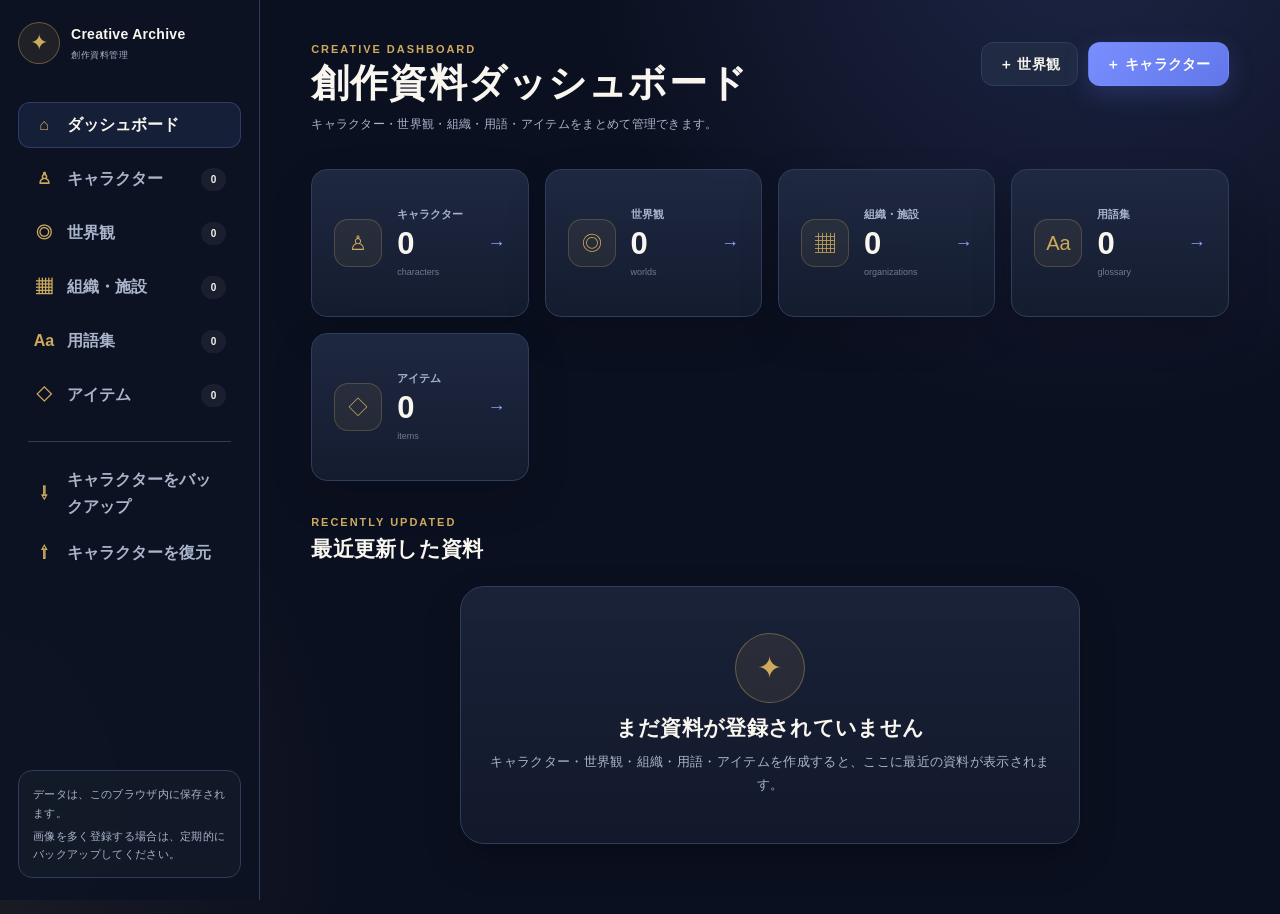
==== commit ce7265be: "Add world, organization, glossary and item management" ====
--- a/index.html
+++ b/index.html
@@ -3,232 +3,772 @@
 <head>
   <meta charset="UTF-8">
   <meta name="viewport" content="width=device-width, initial-scale=1.0">
-  <meta name="description" content="キャラクター・世界観などの創作資料をブラウザ内で管理するローカルWebアプリです。">
+  <meta
+    name="description"
+    content="キャラクター・世界観・組織・用語・アイテムなどの創作資料をブラウザ内で管理するローカルWebアプリです。"
+  >
+
   <title>Creative Archive | 創作資料管理</title>
 
   <link rel="stylesheet" href="css/reset.css">
   <link rel="stylesheet" href="css/common.css">
   <link rel="stylesheet" href="css/index.css">
 
-<script src="js/storage.js" defer></script>
-<script src="js/common.js" defer></script>
-<script src="js/character-list.js" defer></script>
-<script src="js/world-list.js" defer></script>
-<script src="js/organization-list.js" defer></script>
-<script src="js/glossary-list.js" defer></script>
-<script src="js/item-list.js" defer></script>
-<script src="js/dashboard.js" defer></script>
-<script src="js/index.js" defer></script>
+  <script src="js/storage.js" defer></script>
+  <script src="js/common.js" defer></script>
+
+  <script src="js/character-list.js" defer></script>
+  <script src="js/world-list.js" defer></script>
+  <script src="js/organization-list.js" defer></script>
+  <script src="js/glossary-list.js" defer></script>
+  <script src="js/item-list.js" defer></script>
+
+  <script src="js/dashboard.js" defer></script>
+  <script src="js/index.js" defer></script>
 </head>
 
 <body>
   <div class="app">
-    <aside class="sidebar" id="sidebar" aria-label="メインメニュー">
+
+    <!-- ==================================================
+         Sidebar
+    =================================================== -->
+    <aside
+      class="sidebar"
+      id="sidebar"
+      aria-label="メインメニュー"
+    >
       <div class="sidebar__header">
-        <a class="brand" href="index.html" aria-label="ダッシュボードへ移動">
-          <span class="brand__mark" aria-hidden="true">✦</span>
+        <a
+          class="brand"
+          href="index.html"
+          aria-label="ダッシュボードへ移動"
+        >
+          <span
+            class="brand__mark"
+            aria-hidden="true"
+          >
+            ✦
+          </span>
+
           <span class="brand__text">
-            <strong>Creative Archive</strong>
-            <small>創作資料管理</small>
+            <strong>
+              Creative Archive
+            </strong>
+
+            <small>
+              創作資料管理
+            </small>
           </span>
         </a>
 
-        <button class="icon-button sidebar__close" id="sidebarClose" type="button" aria-label="メニューを閉じる">×</button>
+        <button
+          class="icon-button sidebar__close"
+          id="sidebarClose"
+          type="button"
+          aria-label="メニューを閉じる"
+        >
+          ×
+        </button>
       </div>
 
       <nav class="sidebar__nav">
-        <button class="sidebar__link sidebar__button is-active" type="button" data-view="dashboard">
-          <span class="sidebar__icon" aria-hidden="true">⌂</span>
-          <span>ダッシュボード</span>
-        </button>
-
-        <button class="sidebar__link sidebar__button" type="button" data-view="character">
-          <span class="sidebar__icon" aria-hidden="true">♙</span>
-          <span>キャラクター</span>
-          <span class="sidebar__count" id="sidebarCharacterCount">0</span>
-        </button>
-
-        <button class="sidebar__link sidebar__button" type="button" data-view="world">
-          <span class="sidebar__icon" aria-hidden="true">◎</span>
-          <span>世界観</span>
-          <span class="sidebar__count" id="sidebarWorldCount">0</span>
-        </button>
-
-        <span class="sidebar__section-label">COMING SOON</span>
-
-        <button class="sidebar__link sidebar__button" type="button" disabled>
-          <span class="sidebar__icon" aria-hidden="true">▦</span>
-          <span>組織・施設</span>
-        </button>
-
-        <button class="sidebar__link sidebar__button" type="button" disabled>
-          <span class="sidebar__icon" aria-hidden="true">Aa</span>
-          <span>用語集</span>
-        </button>
-
-        <button class="sidebar__link sidebar__button" type="button" disabled>
-          <span class="sidebar__icon" aria-hidden="true">◇</span>
-          <span>アイテム</span>
+
+        <button
+          class="sidebar__link sidebar__button is-active"
+          type="button"
+          data-view="dashboard"
+        >
+          <span
+            class="sidebar__icon"
+            aria-hidden="true"
+          >
+            ⌂
+          </span>
+
+          <span>
+            ダッシュボード
+          </span>
+        </button>
+
+        <button
+          class="sidebar__link sidebar__button"
+          type="button"
+          data-view="character"
+        >
+          <span
+            class="sidebar__icon"
+            aria-hidden="true"
+          >
+            ♙
+          </span>
+
+          <span>
+            キャラクター
+          </span>
+
+          <span
+            class="sidebar__count"
+            id="sidebarCharacterCount"
+          >
+            0
+          </span>
+        </button>
+
+        <button
+          class="sidebar__link sidebar__button"
+          type="button"
+          data-view="world"
+        >
+          <span
+            class="sidebar__icon"
+            aria-hidden="true"
+          >
+            ◎
+          </span>
+
+          <span>
+            世界観
+          </span>
+
+          <span
+            class="sidebar__count"
+            id="sidebarWorldCount"
+          >
+            0
+          </span>
+        </button>
+
+        <button
+          class="sidebar__link sidebar__button"
+          type="button"
+          data-view="organization"
+        >
+          <span
+            class="sidebar__icon"
+            aria-hidden="true"
+          >
+            ▦
+          </span>
+
+          <span>
+            組織・施設
+          </span>
+
+          <span
+            class="sidebar__count"
+            id="sidebarOrganizationCount"
+          >
+            0
+          </span>
+        </button>
+
+        <button
+          class="sidebar__link sidebar__button"
+          type="button"
+          data-view="glossary"
+        >
+          <span
+            class="sidebar__icon"
+            aria-hidden="true"
+          >
+            Aa
+          </span>
+
+          <span>
+            用語集
+          </span>
+
+          <span
+            class="sidebar__count"
+            id="sidebarGlossaryCount"
+          >
+            0
+          </span>
+        </button>
+
+        <button
+          class="sidebar__link sidebar__button"
+          type="button"
+          data-view="item"
+        >
+          <span
+            class="sidebar__icon"
+            aria-hidden="true"
+          >
+            ◇
+          </span>
+
+          <span>
+            アイテム
+          </span>
+
+          <span
+            class="sidebar__count"
+            id="sidebarItemCount"
+          >
+            0
+          </span>
         </button>
 
         <div class="sidebar__separator"></div>
 
-        <button class="sidebar__link sidebar__button" id="backupButton" type="button">
-          <span class="sidebar__icon" aria-hidden="true">⇩</span>
-          <span>キャラクターをバックアップ</span>
-        </button>
-
-        <button class="sidebar__link sidebar__button" id="restoreButton" type="button">
-          <span class="sidebar__icon" aria-hidden="true">⇧</span>
-          <span>キャラクターを復元</span>
-        </button>
-
-        <input id="restoreInput" type="file" accept=".json,application/json" hidden>
+        <button
+          class="sidebar__link sidebar__button"
+          id="backupButton"
+          type="button"
+        >
+          <span
+            class="sidebar__icon"
+            aria-hidden="true"
+          >
+            ⇩
+          </span>
+
+          <span>
+            キャラクターをバックアップ
+          </span>
+        </button>
+
+        <button
+          class="sidebar__link sidebar__button"
+          id="restoreButton"
+          type="button"
+        >
+          <span
+            class="sidebar__icon"
+            aria-hidden="true"
+          >
+            ⇧
+          </span>
+
+          <span>
+            キャラクターを復元
+          </span>
+        </button>
+
+        <input
+          id="restoreInput"
+          type="file"
+          accept=".json,application/json"
+          hidden
+        >
       </nav>
 
       <div class="sidebar__note">
-        <p>データは、このブラウザ内に保存されます。</p>
-        <p>画像を多く登録する場合は、定期的にバックアップしてください。</p>
+        <p>
+          データは、このブラウザ内に保存されます。
+        </p>
+
+        <p>
+          画像を多く登録する場合は、定期的にバックアップしてください。
+        </p>
       </div>
     </aside>
 
-    <button class="sidebar-overlay" id="sidebarOverlay" type="button" aria-label="メニューを閉じる"></button>
-
+    <button
+      class="sidebar-overlay"
+      id="sidebarOverlay"
+      type="button"
+      aria-label="メニューを閉じる"
+    ></button>
+
+    <!-- ==================================================
+         Main
+    =================================================== -->
     <main class="main">
+
+      <!-- Topbar -->
       <header class="topbar">
-        <button class="icon-button topbar__menu" id="sidebarOpen" type="button" aria-label="メニューを開く">☰</button>
+        <button
+          class="icon-button topbar__menu"
+          id="sidebarOpen"
+          type="button"
+          aria-label="メニューを開く"
+        >
+          ☰
+        </button>
 
         <div class="topbar__heading">
-          <p class="eyebrow" id="pageEyebrow">CREATIVE DASHBOARD</p>
-          <h1 id="pageTitle">創作資料ダッシュボード</h1>
-          <p class="topbar__description" id="pageDescription">キャラクターと世界観をまとめて管理できます。</p>
+          <p
+            class="eyebrow"
+            id="pageEyebrow"
+          >
+            CREATIVE DASHBOARD
+          </p>
+
+          <h1 id="pageTitle">
+            創作資料ダッシュボード
+          </h1>
+
+          <p
+            class="topbar__description"
+            id="pageDescription"
+          >
+            キャラクター・世界観・組織・用語・アイテムをまとめて管理できます。
+          </p>
         </div>
 
-        <div class="topbar__actions" id="topbarActions">
-          <a class="button button--secondary" href="world.html">＋ 世界観</a>
-          <a class="button button--primary" href="character.html">＋ キャラクター</a>
+        <div
+          class="topbar__actions"
+          id="topbarActions"
+        >
+          <a
+            class="button button--secondary"
+            href="world.html"
+          >
+            ＋ 世界観
+          </a>
+
+          <a
+            class="button button--primary"
+            href="character.html"
+          >
+            ＋ キャラクター
+          </a>
         </div>
       </header>
 
-      <section class="view-panel" id="dashboardView" data-view-panel="dashboard">
-        <div class="stats-grid" aria-label="登録資料数">
-          <button class="stat-card" type="button" data-view="character">
-            <span class="stat-card__icon" aria-hidden="true">♙</span>
+      <!-- ==================================================
+           Dashboard View
+      =================================================== -->
+      <section
+        class="view-panel"
+        id="dashboardView"
+        data-view-panel="dashboard"
+      >
+        <div
+          class="stats-grid"
+          aria-label="登録資料数"
+        >
+
+          <button
+            class="stat-card"
+            type="button"
+            data-view="character"
+          >
+            <span
+              class="stat-card__icon"
+              aria-hidden="true"
+            >
+              ♙
+            </span>
+
             <span class="stat-card__content">
-              <span class="stat-card__label">キャラクター</span>
-              <strong id="dashboardCharacterCount">0</strong>
-              <small>characters</small>
-            </span>
-            <span class="stat-card__arrow" aria-hidden="true">→</span>
-          </button>
-
-          <button class="stat-card" type="button" data-view="world">
-            <span class="stat-card__icon" aria-hidden="true">◎</span>
+              <span class="stat-card__label">
+                キャラクター
+              </span>
+
+              <strong id="dashboardCharacterCount">
+                0
+              </strong>
+
+              <small>
+                characters
+              </small>
+            </span>
+
+            <span
+              class="stat-card__arrow"
+              aria-hidden="true"
+            >
+              →
+            </span>
+          </button>
+
+          <button
+            class="stat-card"
+            type="button"
+            data-view="world"
+          >
+            <span
+              class="stat-card__icon"
+              aria-hidden="true"
+            >
+              ◎
+            </span>
+
             <span class="stat-card__content">
-              <span class="stat-card__label">世界観</span>
-              <strong id="dashboardWorldCount">0</strong>
-              <small>worlds</small>
-            </span>
-            <span class="stat-card__arrow" aria-hidden="true">→</span>
-          </button>
-
-          <article class="stat-card stat-card--disabled">
-            <span class="stat-card__icon" aria-hidden="true">▦</span>
+              <span class="stat-card__label">
+                世界観
+              </span>
+
+              <strong id="dashboardWorldCount">
+                0
+              </strong>
+
+              <small>
+                worlds
+              </small>
+            </span>
+
+            <span
+              class="stat-card__arrow"
+              aria-hidden="true"
+            >
+              →
+            </span>
+          </button>
+
+          <button
+            class="stat-card"
+            type="button"
+            data-view="organization"
+          >
+            <span
+              class="stat-card__icon"
+              aria-hidden="true"
+            >
+              ▦
+            </span>
+
             <span class="stat-card__content">
-              <span class="stat-card__label">組織・施設</span>
-              <strong>0</strong>
-              <small>coming soon</small>
-            </span>
-          </article>
-
-          <article class="stat-card stat-card--disabled">
-            <span class="stat-card__icon" aria-hidden="true">Aa</span>
+              <span class="stat-card__label">
+                組織・施設
+              </span>
+
+              <strong id="dashboardOrganizationCount">
+                0
+              </strong>
+
+              <small>
+                organizations
+              </small>
+            </span>
+
+            <span
+              class="stat-card__arrow"
+              aria-hidden="true"
+            >
+              →
+            </span>
+          </button>
+
+          <button
+            class="stat-card"
+            type="button"
+            data-view="glossary"
+          >
+            <span
+              class="stat-card__icon"
+              aria-hidden="true"
+            >
+              Aa
+            </span>
+
             <span class="stat-card__content">
-              <span class="stat-card__label">用語・アイテム</span>
-              <strong>0</strong>
-              <small>coming soon</small>
-            </span>
-          </article>
+              <span class="stat-card__label">
+                用語集
+              </span>
+
+              <strong id="dashboardGlossaryCount">
+                0
+              </strong>
+
+              <small>
+                glossary
+              </small>
+            </span>
+
+            <span
+              class="stat-card__arrow"
+              aria-hidden="true"
+            >
+              →
+            </span>
+          </button>
+
+          <button
+            class="stat-card"
+            type="button"
+            data-view="item"
+          >
+            <span
+              class="stat-card__icon"
+              aria-hidden="true"
+            >
+              ◇
+            </span>
+
+            <span class="stat-card__content">
+              <span class="stat-card__label">
+                アイテム
+              </span>
+
+              <strong id="dashboardItemCount">
+                0
+              </strong>
+
+              <small>
+                items
+              </small>
+            </span>
+
+            <span
+              class="stat-card__arrow"
+              aria-hidden="true"
+            >
+              →
+            </span>
+          </button>
         </div>
 
         <section class="dashboard-section">
           <div class="section-heading">
             <div>
-              <p class="eyebrow">RECENTLY UPDATED</p>
-              <h2>最近更新した資料</h2>
+              <p class="eyebrow">
+                RECENTLY UPDATED
+              </p>
+
+              <h2>
+                最近更新した資料
+              </h2>
             </div>
           </div>
 
-          <div class="recent-grid" id="recentGrid"></div>
-
-          <div class="empty-state empty-state--compact" id="recentEmptyState" hidden>
-            <div class="empty-state__icon" aria-hidden="true">✦</div>
-            <h2>まだ資料が登録されていません</h2>
-            <p>キャラクターか世界観を作成すると、ここに最近の資料が表示されます。</p>
+          <div
+            class="recent-grid"
+            id="recentGrid"
+          ></div>
+
+          <div
+            class="empty-state empty-state--compact"
+            id="recentEmptyState"
+            hidden
+          >
+            <div
+              class="empty-state__icon"
+              aria-hidden="true"
+            >
+              ✦
+            </div>
+
+            <h2>
+              まだ資料が登録されていません
+            </h2>
+
+            <p>
+              キャラクター・世界観・組織・用語・アイテムを作成すると、ここに最近の資料が表示されます。
+            </p>
           </div>
         </section>
       </section>
 
-      <section class="view-panel" id="listView" data-view-panel="list" hidden>
-        <div class="content-tabs" role="tablist" aria-label="資料の種類">
-          <button class="content-tab is-active" type="button" role="tab" aria-selected="true" data-view="character">
+      <!-- ==================================================
+           List View
+      =================================================== -->
+      <section
+        class="view-panel"
+        id="listView"
+        data-view-panel="list"
+        hidden
+      >
+
+        <div
+          class="content-tabs"
+          role="tablist"
+          aria-label="資料の種類"
+        >
+          <button
+            class="content-tab is-active"
+            type="button"
+            role="tab"
+            aria-selected="true"
+            data-view="character"
+          >
             キャラクター
-            <span id="characterTabCount">0</span>
-          </button>
-
-          <button class="content-tab" type="button" role="tab" aria-selected="false" data-view="world">
+
+            <span id="characterTabCount">
+              0
+            </span>
+          </button>
+
+          <button
+            class="content-tab"
+            type="button"
+            role="tab"
+            aria-selected="false"
+            data-view="world"
+          >
             世界観
-            <span id="worldTabCount">0</span>
+
+            <span id="worldTabCount">
+              0
+            </span>
+          </button>
+
+          <button
+            class="content-tab"
+            type="button"
+            role="tab"
+            aria-selected="false"
+            data-view="organization"
+          >
+            組織・施設
+
+            <span id="organizationTabCount">
+              0
+            </span>
+          </button>
+
+          <button
+            class="content-tab"
+            type="button"
+            role="tab"
+            aria-selected="false"
+            data-view="glossary"
+          >
+            用語集
+
+            <span id="glossaryTabCount">
+              0
+            </span>
+          </button>
+
+          <button
+            class="content-tab"
+            type="button"
+            role="tab"
+            aria-selected="false"
+            data-view="item"
+          >
+            アイテム
+
+            <span id="itemTabCount">
+              0
+            </span>
           </button>
         </div>
 
-        <section class="toolbar" aria-label="検索と絞り込み">
+        <section
+          class="toolbar"
+          aria-label="検索と絞り込み"
+        >
           <label class="search-box">
-            <span class="search-box__icon" aria-hidden="true">⌕</span>
-            <input id="searchInput" type="search" placeholder="名前・作品・タグ・設定から検索" autocomplete="off">
+            <span
+              class="search-box__icon"
+              aria-hidden="true"
+            >
+              ⌕
+            </span>
+
+            <input
+              id="searchInput"
+              type="search"
+              placeholder="名前・作品・タグ・設定から検索"
+              autocomplete="off"
+            >
           </label>
 
-          <label class="select-box" id="workFilterWrap">
-            <span class="select-box__label">作品</span>
+          <label
+            class="select-box"
+            id="workFilterWrap"
+          >
+            <span class="select-box__label">
+              作品
+            </span>
+
             <select id="workFilter">
-              <option value="">すべての作品</option>
+              <option value="">
+                すべての作品
+              </option>
             </select>
           </label>
 
           <label class="select-box">
-            <span class="select-box__label">並び順</span>
+            <span class="select-box__label">
+              並び順
+            </span>
+
             <select id="sortSelect">
-              <option value="updated-desc">更新が新しい順</option>
-              <option value="updated-asc">更新が古い順</option>
-              <option value="name-asc">名前順</option>
-              <option value="name-desc">名前の逆順</option>
-              <option value="created-desc">作成が新しい順</option>
-              <option value="created-asc">作成が古い順</option>
+              <option value="updated-desc">
+                更新が新しい順
+              </option>
+
+              <option value="updated-asc">
+                更新が古い順
+              </option>
+
+              <option value="name-asc">
+                名前順
+              </option>
+
+              <option value="name-desc">
+                名前の逆順
+              </option>
+
+              <option value="created-desc">
+                作成が新しい順
+              </option>
+
+              <option value="created-asc">
+                作成が古い順
+              </option>
             </select>
           </label>
         </section>
 
         <section class="summary-bar">
           <p class="summary-bar__count">
-            <strong id="resultCount">0</strong>
-            <span id="resultUnit">characters</span>
+            <strong id="resultCount">
+              0
+            </strong>
+
+            <span id="resultUnit">
+              characters
+            </span>
           </p>
 
-          <div class="tag-filter" id="tagFilter" aria-label="タグ絞り込み"></div>
+          <div
+            class="tag-filter"
+            id="tagFilter"
+            aria-label="タグ絞り込み"
+          ></div>
         </section>
 
-        <section class="archive-grid" id="archiveGrid" aria-live="polite"></section>
-
-        <section class="empty-state" id="emptyState" hidden>
-          <div class="empty-state__icon" aria-hidden="true">✦</div>
-          <h2 id="emptyTitle">まだキャラクターが登録されていません</h2>
-          <p id="emptyDescription">最初のキャラクター設定を作成してみましょう。</p>
-          <a class="button button--primary" id="emptyCreateLink" href="character.html">＋ キャラクターを作成</a>
+        <section
+          class="archive-grid"
+          id="archiveGrid"
+          aria-live="polite"
+        ></section>
+
+        <section
+          class="empty-state"
+          id="emptyState"
+          hidden
+        >
+          <div
+            class="empty-state__icon"
+            aria-hidden="true"
+          >
+            ✦
+          </div>
+
+          <h2 id="emptyTitle">
+            まだキャラクターが登録されていません
+          </h2>
+
+          <p id="emptyDescription">
+            最初のキャラクター設定を作成してみましょう。
+          </p>
+
+          <a
+            class="button button--primary"
+            id="emptyCreateLink"
+            href="character.html"
+          >
+            ＋ キャラクターを作成
+          </a>
         </section>
       </section>
     </main>
   </div>
 
-  <div class="toast" id="toast" role="status" aria-live="polite"></div>
+  <div
+    class="toast"
+    id="toast"
+    role="status"
+    aria-live="polite"
+  ></div>
 </body>
-</html>
+</html>
